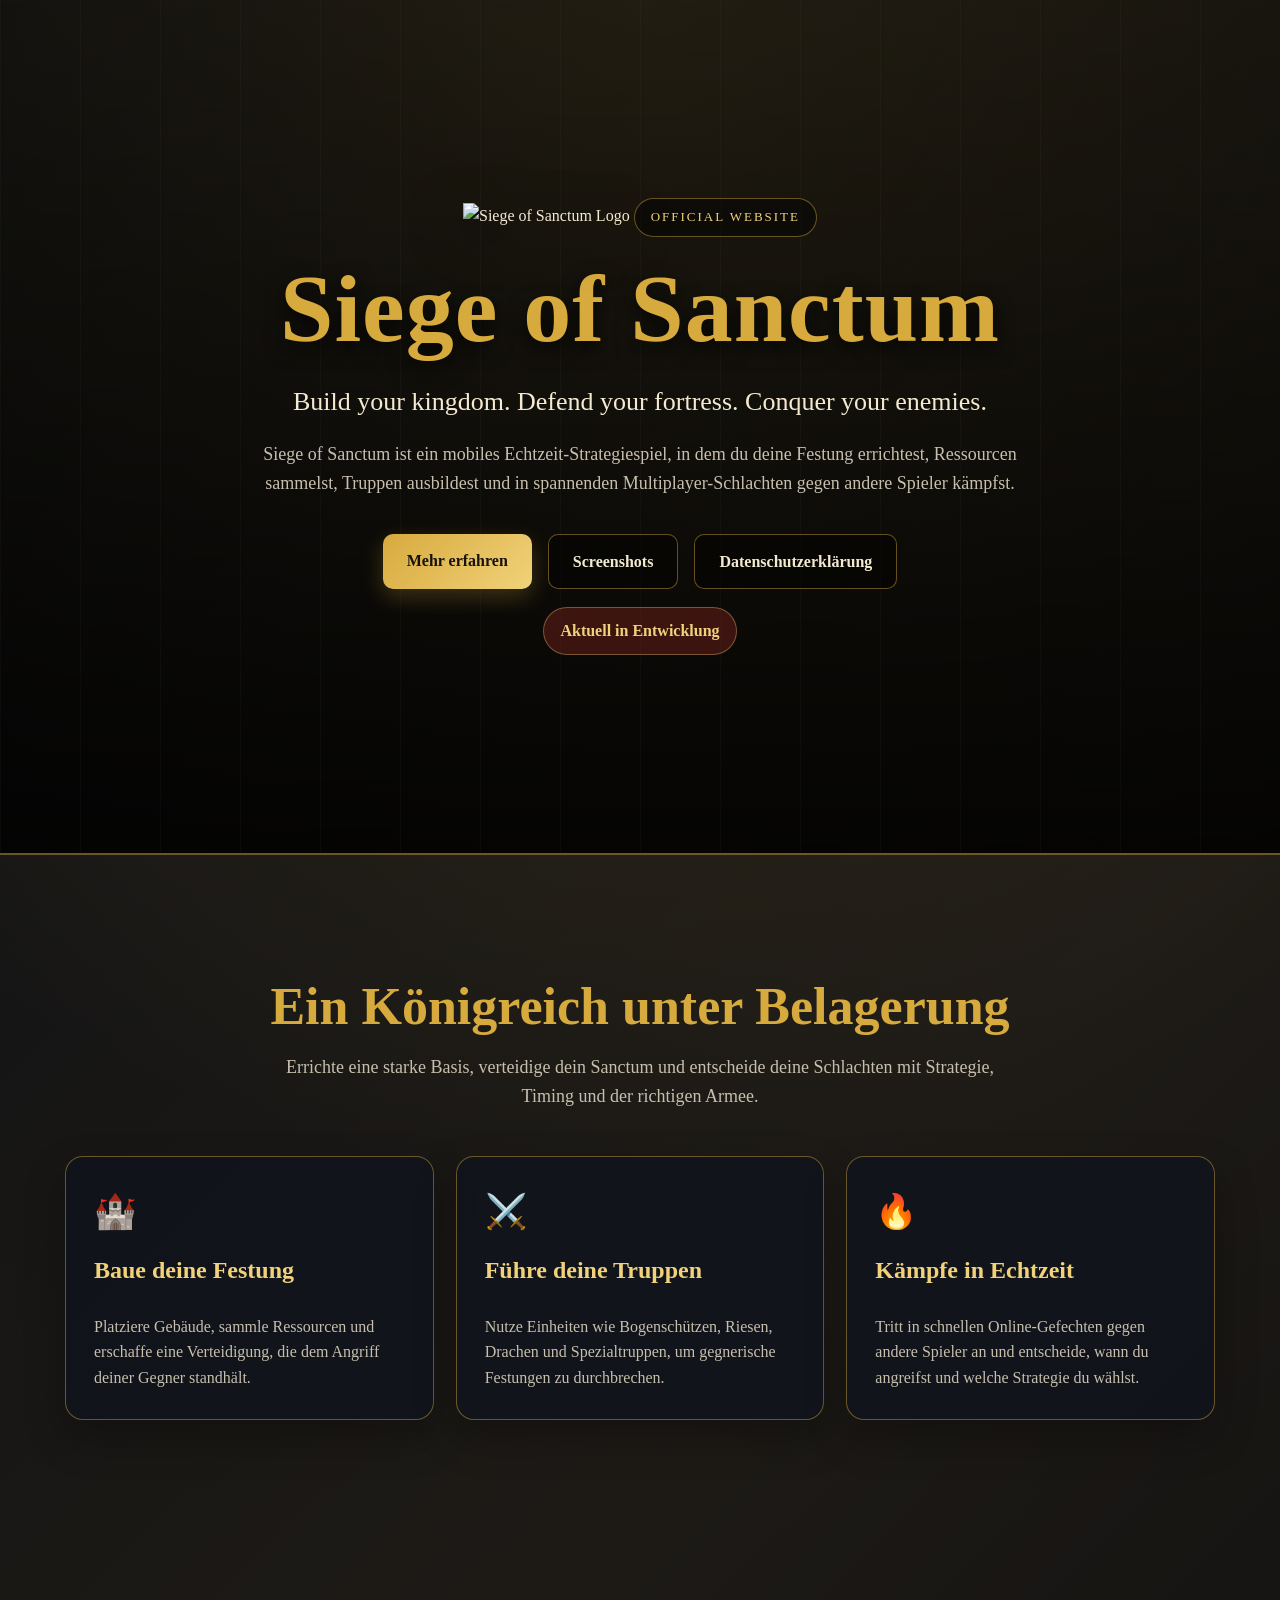
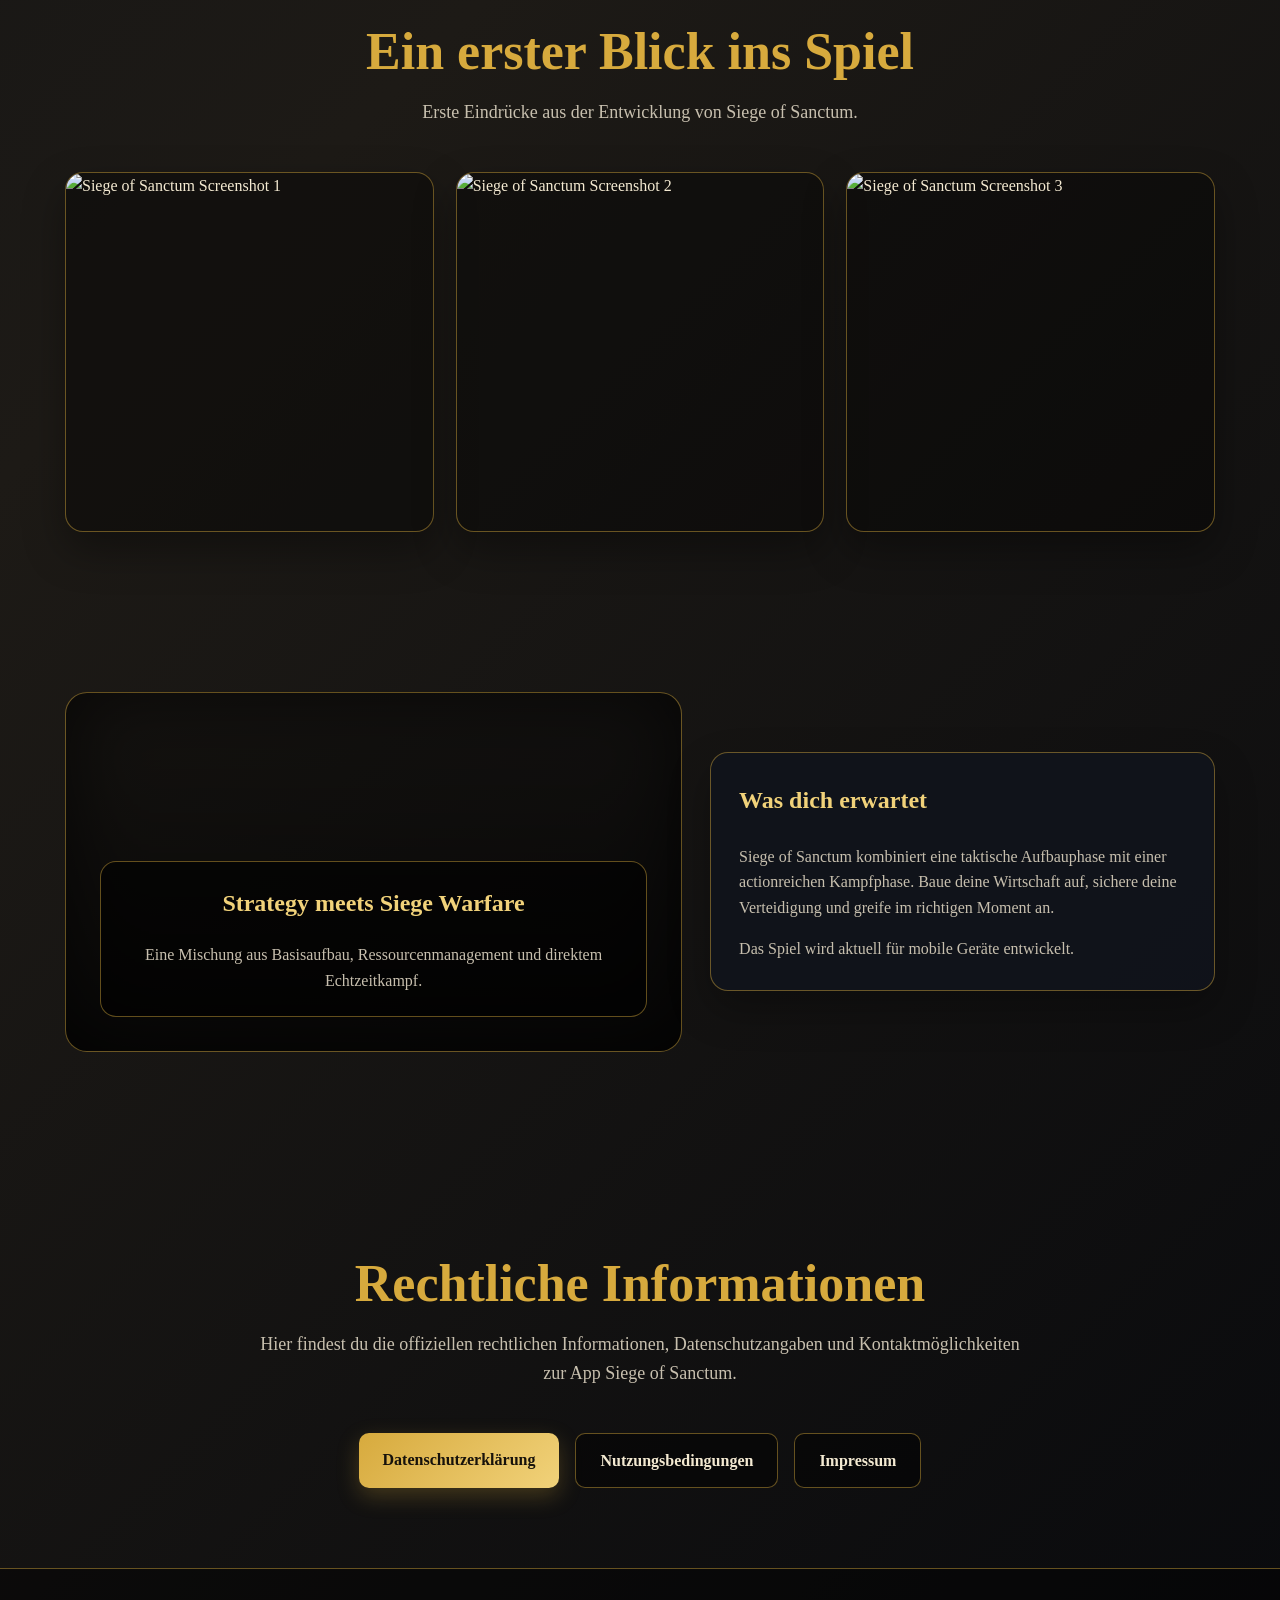
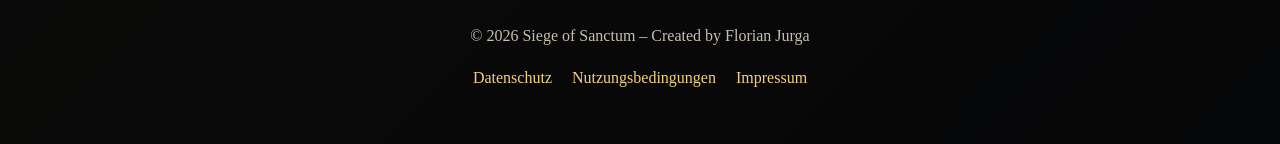
==== index.html @ 05386bdc "Update index.html" ====
<!DOCTYPE html>
<html lang="de">

<head>
    <meta charset="UTF-8">
    <meta name="viewport" content="width=device-width, initial-scale=1.0">
    <title>Siege of Sanctum – Official Website</title>

    <style>
        :root {
            --bg-dark: #0f1115;
            --bg-card: rgba(17, 20, 28, 0.88);
            --gold: #d7aa3d;
            --gold-light: #f1d27a;
            --text-main: #f4ead2;
            --text-muted: #c7bfae;
            --border: rgba(215, 170, 61, 0.45);
            --red: #7b241c;
        }

        * {
            box-sizing: border-box;
        }

        html {
            scroll-behavior: smooth;
        }

        body {
            margin: 0;
            font-family: Georgia, "Times New Roman", serif;
            background:
                radial-gradient(circle at top, rgba(215, 170, 61, 0.18), transparent 35%),
                linear-gradient(135deg, #0f1115 0%, #1d1a16 45%, #090a0d 100%);
            color: var(--text-main);
            line-height: 1.6;
        }

        a {
            color: inherit;
        }

        .hero {
            min-height: 95vh;
            display: flex;
            align-items: center;
            justify-content: center;
            text-align: center;
            padding: 40px 20px;
            position: relative;
            overflow: hidden;
            border-bottom: 2px solid var(--border);
            background-image:
                linear-gradient(rgba(0, 0, 0, 0.38), rgba(0, 0, 0, 0.86)),
                url("assets/hero.jpg");
            background-size: cover;
            background-position: center;
        }

        .hero::before {
            content: "";
            position: absolute;
            inset: 0;
            background:
                repeating-linear-gradient(
                    90deg,
                    rgba(255,255,255,0.025) 0px,
                    rgba(255,255,255,0.025) 1px,
                    transparent 1px,
                    transparent 80px
                );
            pointer-events: none;
        }

        .hero-content {
            position: relative;
            max-width: 1000px;
            z-index: 1;
        }

        .game-logo {
            width: min(240px, 62vw);
            height: auto;
            margin-bottom: 22px;
            filter: drop-shadow(0 14px 26px rgba(0,0,0,0.85));
        }

        .eyebrow {
            display: inline-block;
            color: var(--gold-light);
            border: 1px solid var(--border);
            padding: 8px 16px;
            border-radius: 999px;
            letter-spacing: 2px;
            text-transform: uppercase;
            font-size: 13px;
            margin-bottom: 24px;
            background: rgba(0, 0, 0, 0.45);
        }

        h1 {
            margin: 0;
            font-size: clamp(46px, 8vw, 96px);
            line-height: 1;
            color: var(--gold);
            text-shadow: 0 8px 20px rgba(0,0,0,0.8);
            letter-spacing: 1px;
        }

        .subtitle {
            margin: 24px auto 0;
            max-width: 760px;
            font-size: clamp(18px, 2.5vw, 26px);
            color: var(--text-main);
        }

        .hero-text {
            margin: 18px auto 0;
            max-width: 760px;
            color: var(--text-muted);
            font-size: 18px;
        }

        .hero-buttons {
            display: flex;
            flex-wrap: wrap;
            justify-content: center;
            gap: 16px;
            margin-top: 36px;
        }

        .btn {
            display: inline-block;
            text-decoration: none;
            padding: 14px 24px;
            border-radius: 10px;
            font-weight: bold;
            transition: 0.2s ease;
        }

        .btn-primary {
            background: linear-gradient(135deg, var(--gold), var(--gold-light));
            color: #17120b;
            box-shadow: 0 8px 22px rgba(215, 170, 61, 0.25);
        }

        .btn-primary:hover {
            transform: translateY(-2px);
            box-shadow: 0 12px 26px rgba(215, 170, 61, 0.38);
        }

        .btn-secondary {
            border: 1px solid var(--border);
            background: rgba(0,0,0,0.45);
            color: var(--text-main);
        }

        .btn-secondary:hover {
            background: rgba(215, 170, 61, 0.12);
        }

        .status {
            display: inline-block;
            margin-top: 18px;
            padding: 10px 16px;
            border-radius: 999px;
            background: rgba(123, 36, 28, 0.45);
            border: 1px solid rgba(241, 210, 122, 0.35);
            color: var(--gold-light);
            font-weight: bold;
        }

        .section {
            padding: 80px 20px;
        }

        .container {
            max-width: 1150px;
            margin: 0 auto;
        }

        .section-title {
            text-align: center;
            margin-bottom: 18px;
            color: var(--gold);
            font-size: clamp(32px, 5vw, 52px);
            line-height: 1.1;
        }

        .section-intro {
            text-align: center;
            max-width: 760px;
            margin: 0 auto 45px;
            color: var(--text-muted);
            font-size: 18px;
        }

        .grid {
            display: grid;
            grid-template-columns: repeat(3, 1fr);
            gap: 22px;
        }

        .card {
            background: var(--bg-card);
            border: 1px solid var(--border);
            border-radius: 18px;
            padding: 28px;
            box-shadow: 0 18px 40px rgba(0,0,0,0.28);
        }

        .card h3 {
            color: var(--gold-light);
            margin-top: 0;
            font-size: 24px;
        }

        .card p {
            color: var(--text-muted);
            margin-bottom: 0;
        }

        .feature-icon {
            font-size: 34px;
            margin-bottom: 12px;
        }

        .screenshots {
            display: grid;
            grid-template-columns: repeat(3, 1fr);
            gap: 22px;
        }

        .screenshots img {
            width: 100%;
            height: 360px;
            object-fit: cover;
            border-radius: 18px;
            border: 1px solid var(--border);
            box-shadow: 0 18px 40px rgba(0,0,0,0.35);
            background: rgba(0,0,0,0.35);
        }

        .showcase {
            display: grid;
            grid-template-columns: 1.1fr 0.9fr;
            gap: 28px;
            align-items: center;
        }

        .showcase-box {
            min-height: 360px;
            border-radius: 22px;
            border: 1px solid var(--border);
            background:
                linear-gradient(rgba(0,0,0,0.20), rgba(0,0,0,0.65)),
                url("assets/screenshot-1.jpg");
            background-size: cover;
            background-position: center;
            display: flex;
            align-items: end;
            justify-content: center;
            text-align: center;
            padding: 34px;
            box-shadow: inset 0 0 80px rgba(0,0,0,0.65);
        }

        .showcase-box-content {
            background: rgba(0,0,0,0.58);
            border: 1px solid var(--border);
            border-radius: 16px;
            padding: 22px;
            width: 100%;
        }

        .showcase-box h2 {
            margin-top: 0;
            color: var(--gold-light);
        }

        .showcase-box p {
            color: var(--text-muted);
            margin-bottom: 0;
        }

        .legal-links {
            display: flex;
            flex-wrap: wrap;
            justify-content: center;
            gap: 16px;
            margin-top: 30px;
        }

        footer {
            padding: 38px 20px;
            border-top: 1px solid var(--border);
            text-align: center;
            color: var(--text-muted);
            background: rgba(0,0,0,0.45);
        }

        footer a {
            color: var(--gold-light);
            text-decoration: none;
            margin: 0 8px;
        }

        footer a:hover {
            text-decoration: underline;
        }

        @media (max-width: 850px) {
            .grid,
            .showcase,
            .screenshots {
                grid-template-columns: 1fr;
            }

            .hero {
                min-height: auto;
                padding: 90px 20px;
            }

            .screenshots img {
                height: auto;
            }
        }
    </style>
</head>

<body>

    <header class="hero">
        <div class="hero-content">

            <img class="game-logo" src="assets/logo.png" alt="Siege of Sanctum Logo">

            <div class="eyebrow">Official Website</div>

            <h1>Siege of Sanctum</h1>

            <p class="subtitle">
                Build your kingdom. Defend your fortress. Conquer your enemies.
            </p>

            <p class="hero-text">
                Siege of Sanctum ist ein mobiles Echtzeit-Strategiespiel, in dem du deine Festung errichtest,
                Ressourcen sammelst, Truppen ausbildest und in spannenden Multiplayer-Schlachten gegen andere Spieler kämpfst.
            </p>

            <div class="hero-buttons">
                <a class="btn btn-primary" href="#game">Mehr erfahren</a>
                <a class="btn btn-secondary" href="#screenshots">Screenshots</a>
                <a class="btn btn-secondary" href="privacy-policy.html">Datenschutzerklärung</a>
            </div>

            <div class="status">
                Aktuell in Entwicklung
            </div>
        </div>
    </header>

    <main>

        <section class="section" id="game">
            <div class="container">
                <h2 class="section-title">Ein Königreich unter Belagerung</h2>

                <p class="section-intro">
                    Errichte eine starke Basis, verteidige dein Sanctum und entscheide deine Schlachten mit Strategie,
                    Timing und der richtigen Armee.
                </p>

                <div class="grid">
                    <div class="card">
                        <div class="feature-icon">🏰</div>
                        <h3>Baue deine Festung</h3>
                        <p>
                            Platziere Gebäude, sammle Ressourcen und erschaffe eine Verteidigung,
                            die dem Angriff deiner Gegner standhält.
                        </p>
                    </div>

                    <div class="card">
                        <div class="feature-icon">⚔️</div>
                        <h3>Führe deine Truppen</h3>
                        <p>
                            Nutze Einheiten wie Bogenschützen, Riesen, Drachen und Spezialtruppen,
                            um gegnerische Festungen zu durchbrechen.
                        </p>
                    </div>

                    <div class="card">
                        <div class="feature-icon">🔥</div>
                        <h3>Kämpfe in Echtzeit</h3>
                        <p>
                            Tritt in schnellen Online-Gefechten gegen andere Spieler an und entscheide,
                            wann du angreifst und welche Strategie du wählst.
                        </p>
                    </div>
                </div>
            </div>
        </section>

        <section class="section" id="screenshots">
            <div class="container">
                <h2 class="section-title">Ein erster Blick ins Spiel</h2>

                <p class="section-intro">
                    Erste Eindrücke aus der Entwicklung von Siege of Sanctum.
                </p>

                <div class="screenshots">
                    <img src="assets/screenshot-1.jpg" alt="Siege of Sanctum Screenshot 1">
                    <img src="assets/screenshot-2.jpg" alt="Siege of Sanctum Screenshot 2">
                    <img src="assets/screenshot-3.jpg" alt="Siege of Sanctum Screenshot 3">
                </div>
            </div>
        </section>

        <section class="section">
            <div class="container showcase">
                <div class="showcase-box">
                    <div class="showcase-box-content">
                        <h2>Strategy meets Siege Warfare</h2>
                        <p>
                            Eine Mischung aus Basisaufbau, Ressourcenmanagement und direktem Echtzeitkampf.
                        </p>
                    </div>
                </div>

                <div class="card">
                    <h3>Was dich erwartet</h3>
                    <p>
                        Siege of Sanctum kombiniert eine taktische Aufbauphase mit einer actionreichen Kampfphase.
                        Baue deine Wirtschaft auf, sichere deine Verteidigung und greife im richtigen Moment an.
                    </p>
                    <p>
                        Das Spiel wird aktuell für mobile Geräte entwickelt.
                    </p>
                </div>
            </div>
        </section>

        <section class="section">
            <div class="container">
                <h2 class="section-title">Rechtliche Informationen</h2>

                <p class="section-intro">
                    Hier findest du die offiziellen rechtlichen Informationen, Datenschutzangaben und Kontaktmöglichkeiten
                    zur App Siege of Sanctum.
                </p>

                <div class="legal-links">
                    <a class="btn btn-primary" href="privacy-policy.html">Datenschutzerklärung</a>
                    <a class="btn btn-secondary" href="terms-of-service.html">Nutzungsbedingungen</a>
                    <a class="btn btn-secondary" href="imprint.html">Impressum</a>
                </div>
            </div>
        </section>

    </main>

    <footer>
        <p>© 2026 Siege of Sanctum – Created by Florian Jurga</p>
        <p>
            <a href="privacy-policy.html">Datenschutz</a>
            <a href="terms-of-service.html">Nutzungsbedingungen</a>
            <a href="imprint.html">Impressum</a>
        </p>
    </footer>

</body>

</html>
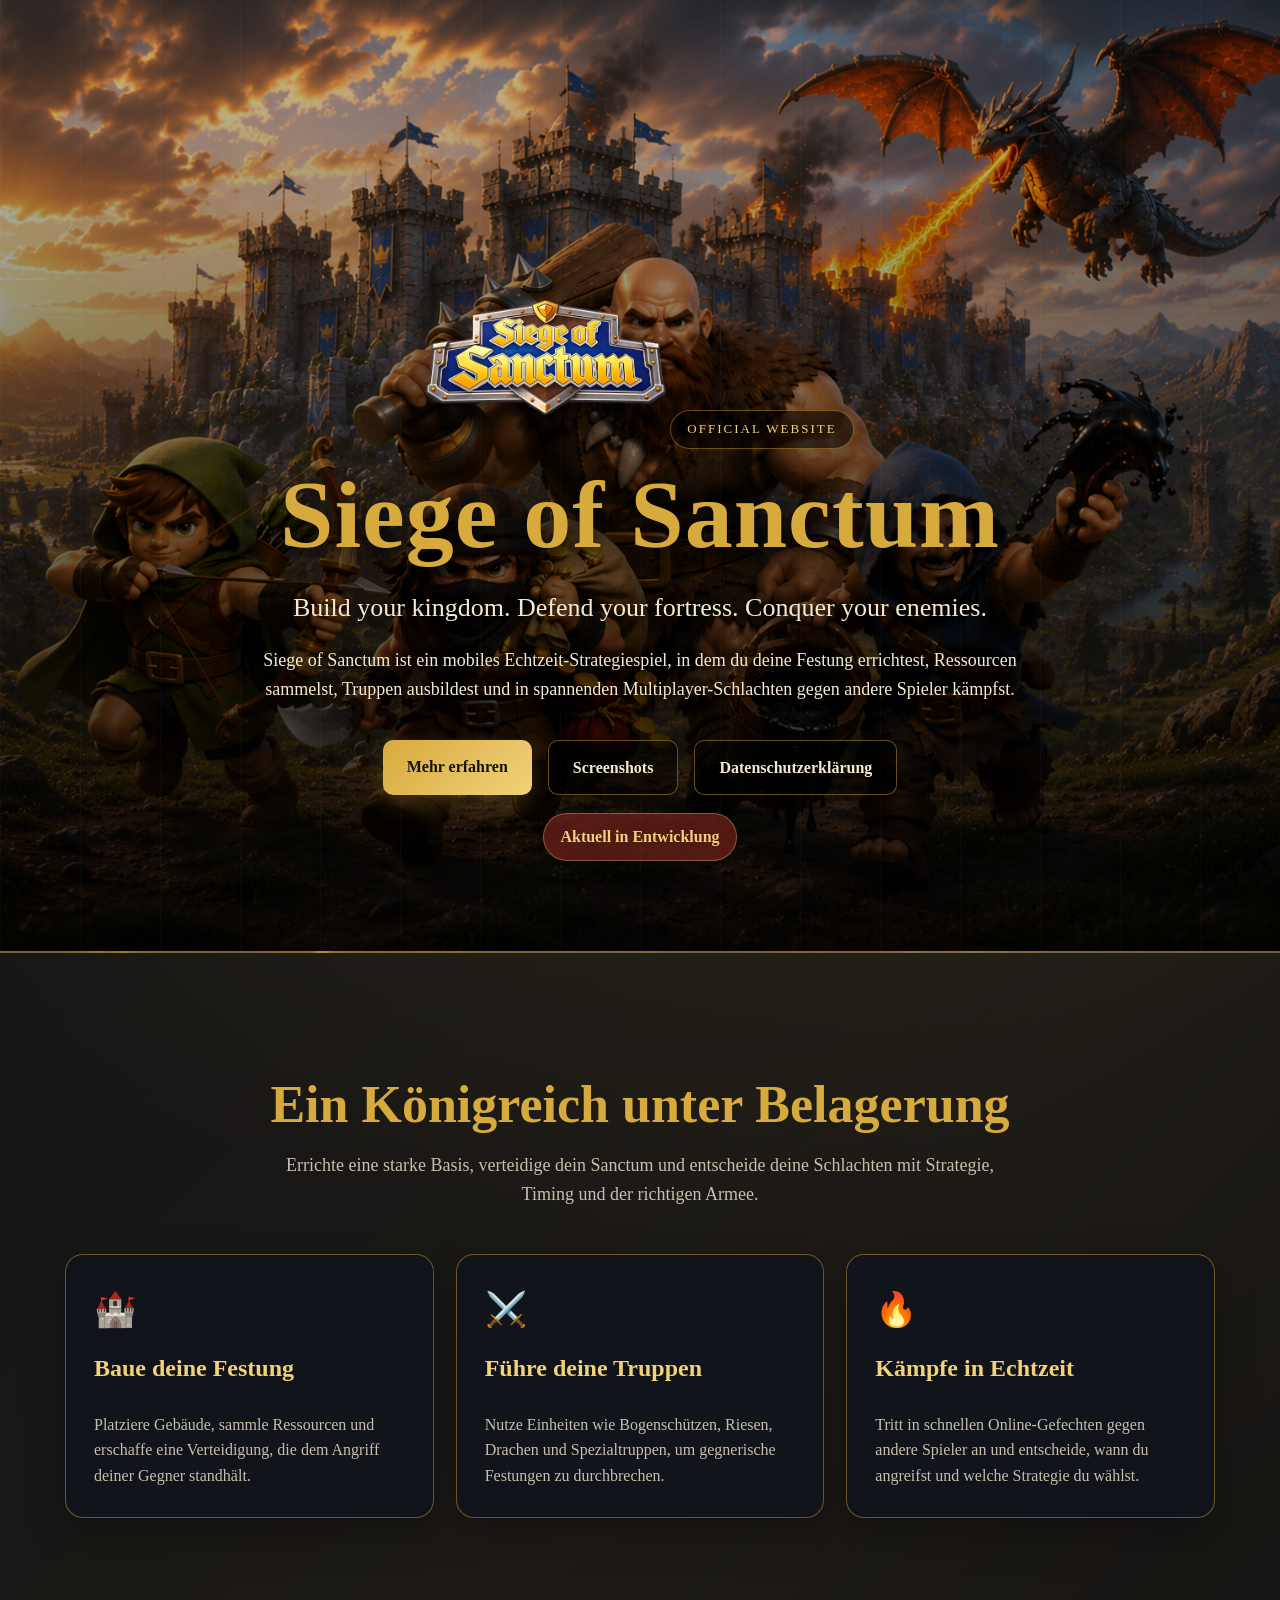
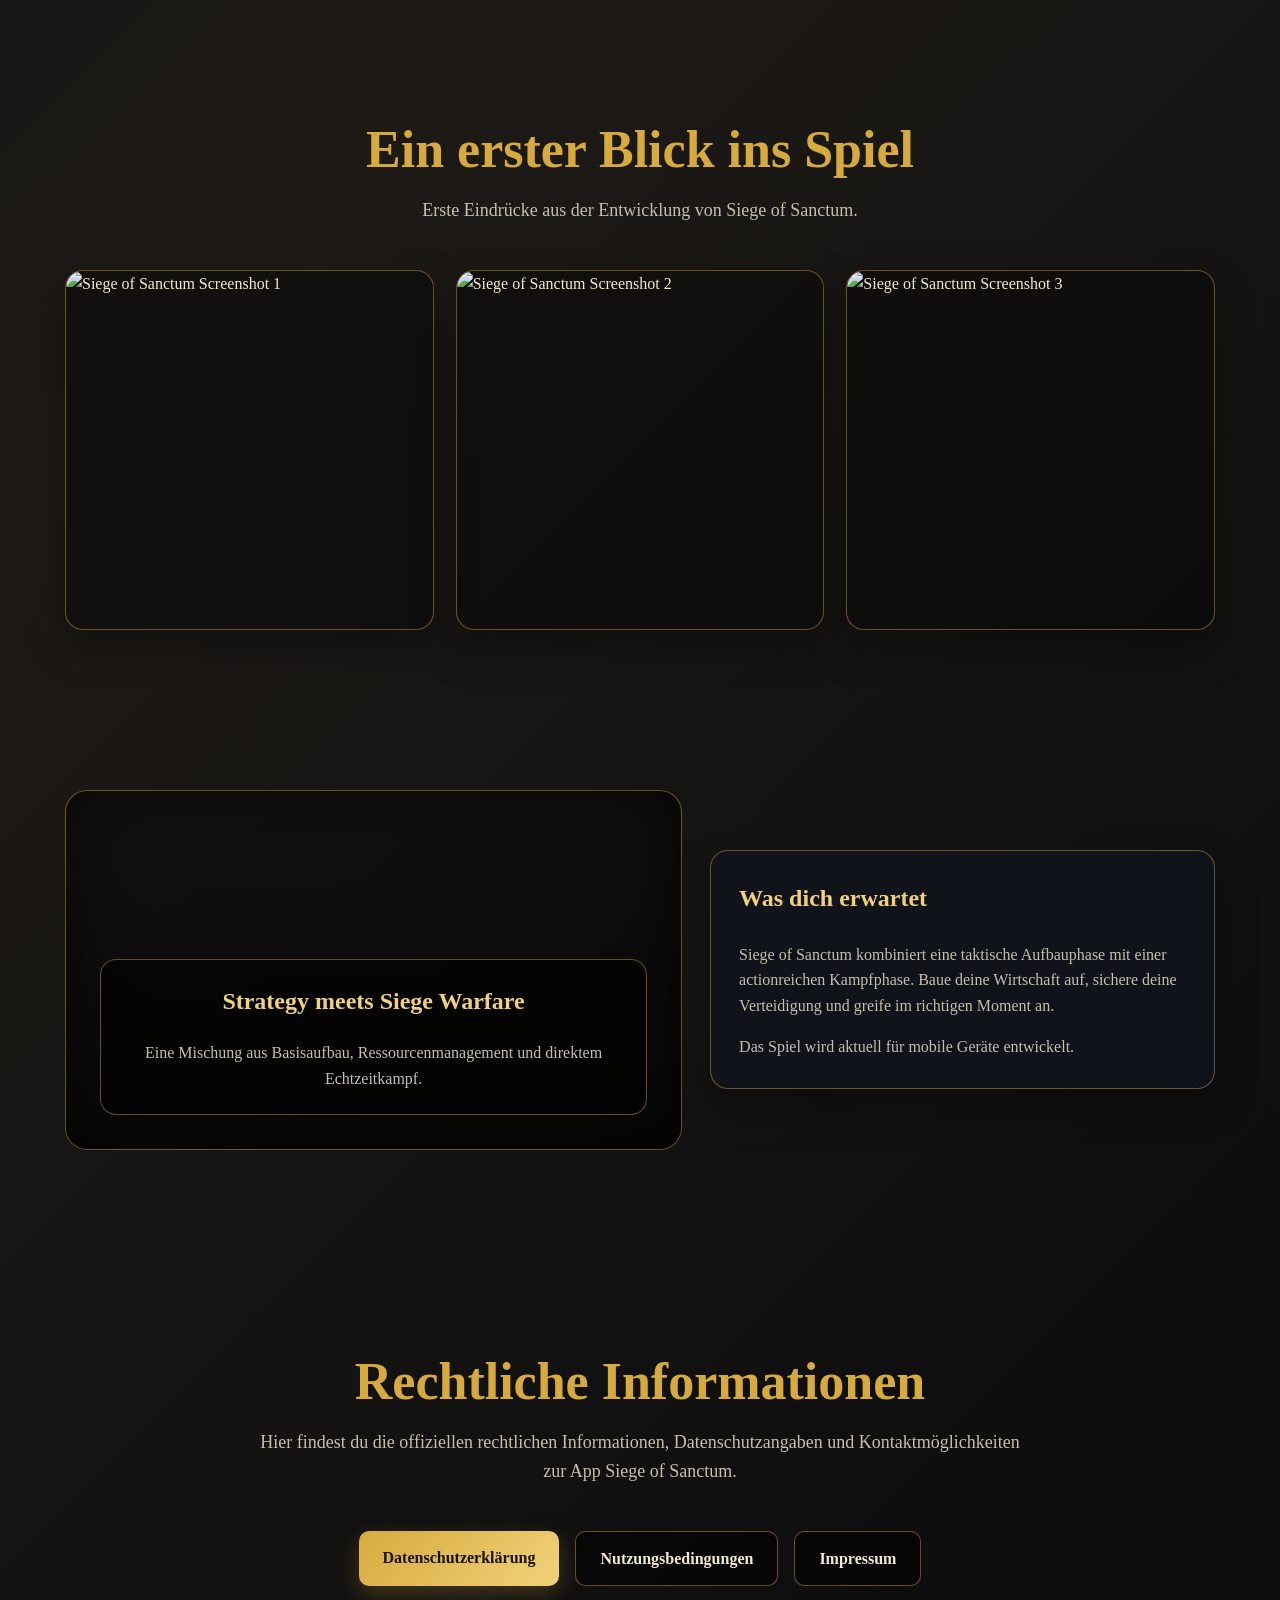
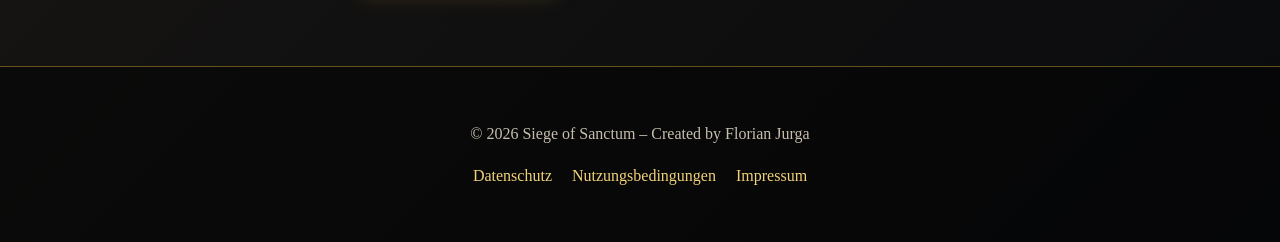
==== commit 0913c9d5: "Update index.html" ====
--- a/index.html
+++ b/index.html
@@ -43,18 +43,18 @@
         .hero {
             min-height: 95vh;
             display: flex;
-            align-items: center;
+            align-items: flex-end;
             justify-content: center;
             text-align: center;
-            padding: 40px 20px;
+            padding: 40px 20px 90px;
             position: relative;
             overflow: hidden;
             border-bottom: 2px solid var(--border);
             background-image:
-                linear-gradient(rgba(0, 0, 0, 0.38), rgba(0, 0, 0, 0.86)),
+                linear-gradient(rgba(0, 0, 0, 0.18), rgba(0, 0, 0, 0.88)),
                 url("assets/hero.jpg");
             background-size: cover;
-            background-position: center;
+            background-position: center top;
         }
 
         .hero::before {
@@ -76,12 +76,13 @@
             position: relative;
             max-width: 1000px;
             z-index: 1;
+            margin-top: 260px;
         }
 
         .game-logo {
             width: min(240px, 62vw);
             height: auto;
-            margin-bottom: 22px;
+            margin-bottom: 18px;
             filter: drop-shadow(0 14px 26px rgba(0,0,0,0.85));
         }
 
@@ -94,8 +95,8 @@
             letter-spacing: 2px;
             text-transform: uppercase;
             font-size: 13px;
-            margin-bottom: 24px;
-            background: rgba(0, 0, 0, 0.45);
+            margin-bottom: 18px;
+            background: rgba(0, 0, 0, 0.55);
         }
 
         h1 {
@@ -103,7 +104,7 @@
             font-size: clamp(46px, 8vw, 96px);
             line-height: 1;
             color: var(--gold);
-            text-shadow: 0 8px 20px rgba(0,0,0,0.8);
+            text-shadow: 0 8px 20px rgba(0,0,0,0.9);
             letter-spacing: 1px;
         }
 
@@ -112,13 +113,15 @@
             max-width: 760px;
             font-size: clamp(18px, 2.5vw, 26px);
             color: var(--text-main);
+            text-shadow: 0 4px 14px rgba(0,0,0,0.9);
         }
 
         .hero-text {
             margin: 18px auto 0;
             max-width: 760px;
-            color: var(--text-muted);
+            color: var(--text-main);
             font-size: 18px;
+            text-shadow: 0 4px 14px rgba(0,0,0,0.9);
         }
 
         .hero-buttons {
@@ -151,7 +154,7 @@
 
         .btn-secondary {
             border: 1px solid var(--border);
-            background: rgba(0,0,0,0.45);
+            background: rgba(0,0,0,0.55);
             color: var(--text-main);
         }
 
@@ -164,7 +167,7 @@
             margin-top: 18px;
             padding: 10px 16px;
             border-radius: 999px;
-            background: rgba(123, 36, 28, 0.45);
+            background: rgba(123, 36, 28, 0.65);
             border: 1px solid rgba(241, 210, 122, 0.35);
             color: var(--gold-light);
             font-weight: bold;
@@ -318,7 +321,12 @@
 
             .hero {
                 min-height: auto;
-                padding: 90px 20px;
+                padding: 90px 20px 70px;
+                background-position: center top;
+            }
+
+            .hero-content {
+                margin-top: 180px;
             }
 
             .screenshots img {
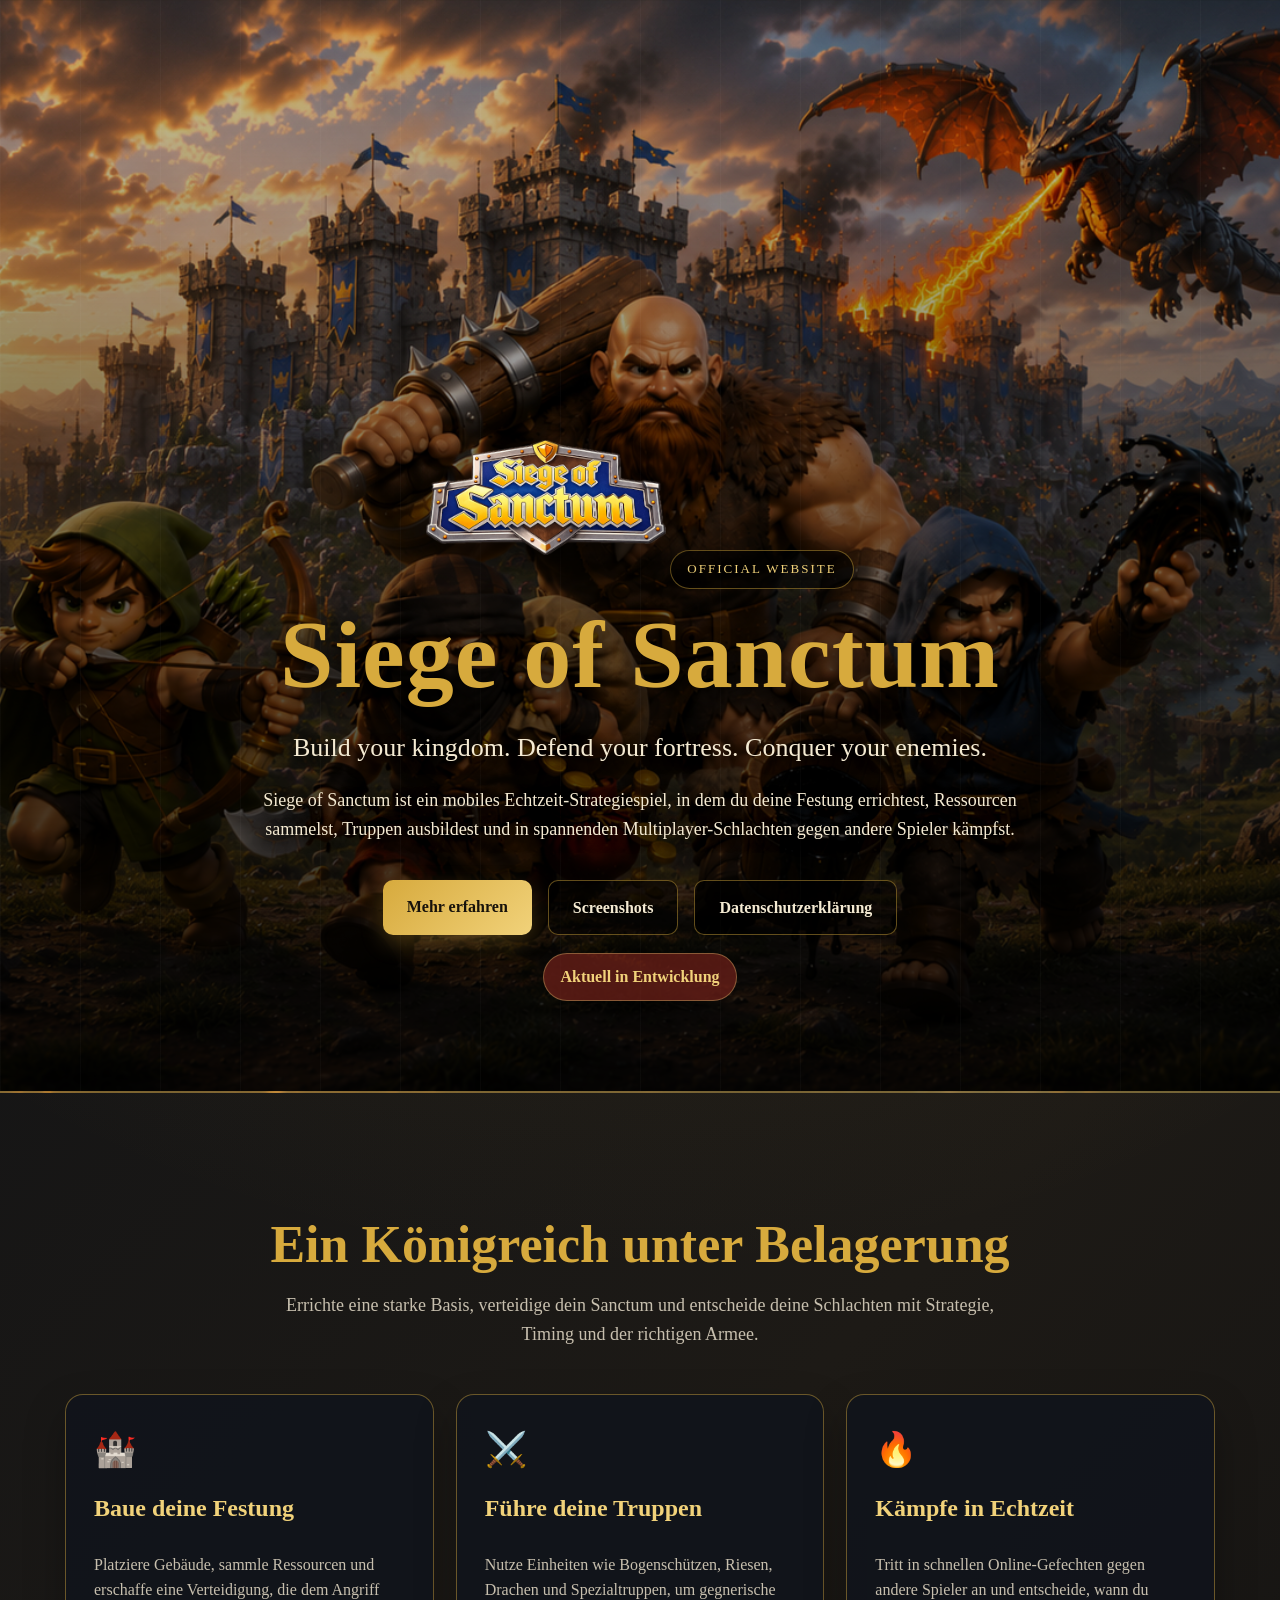
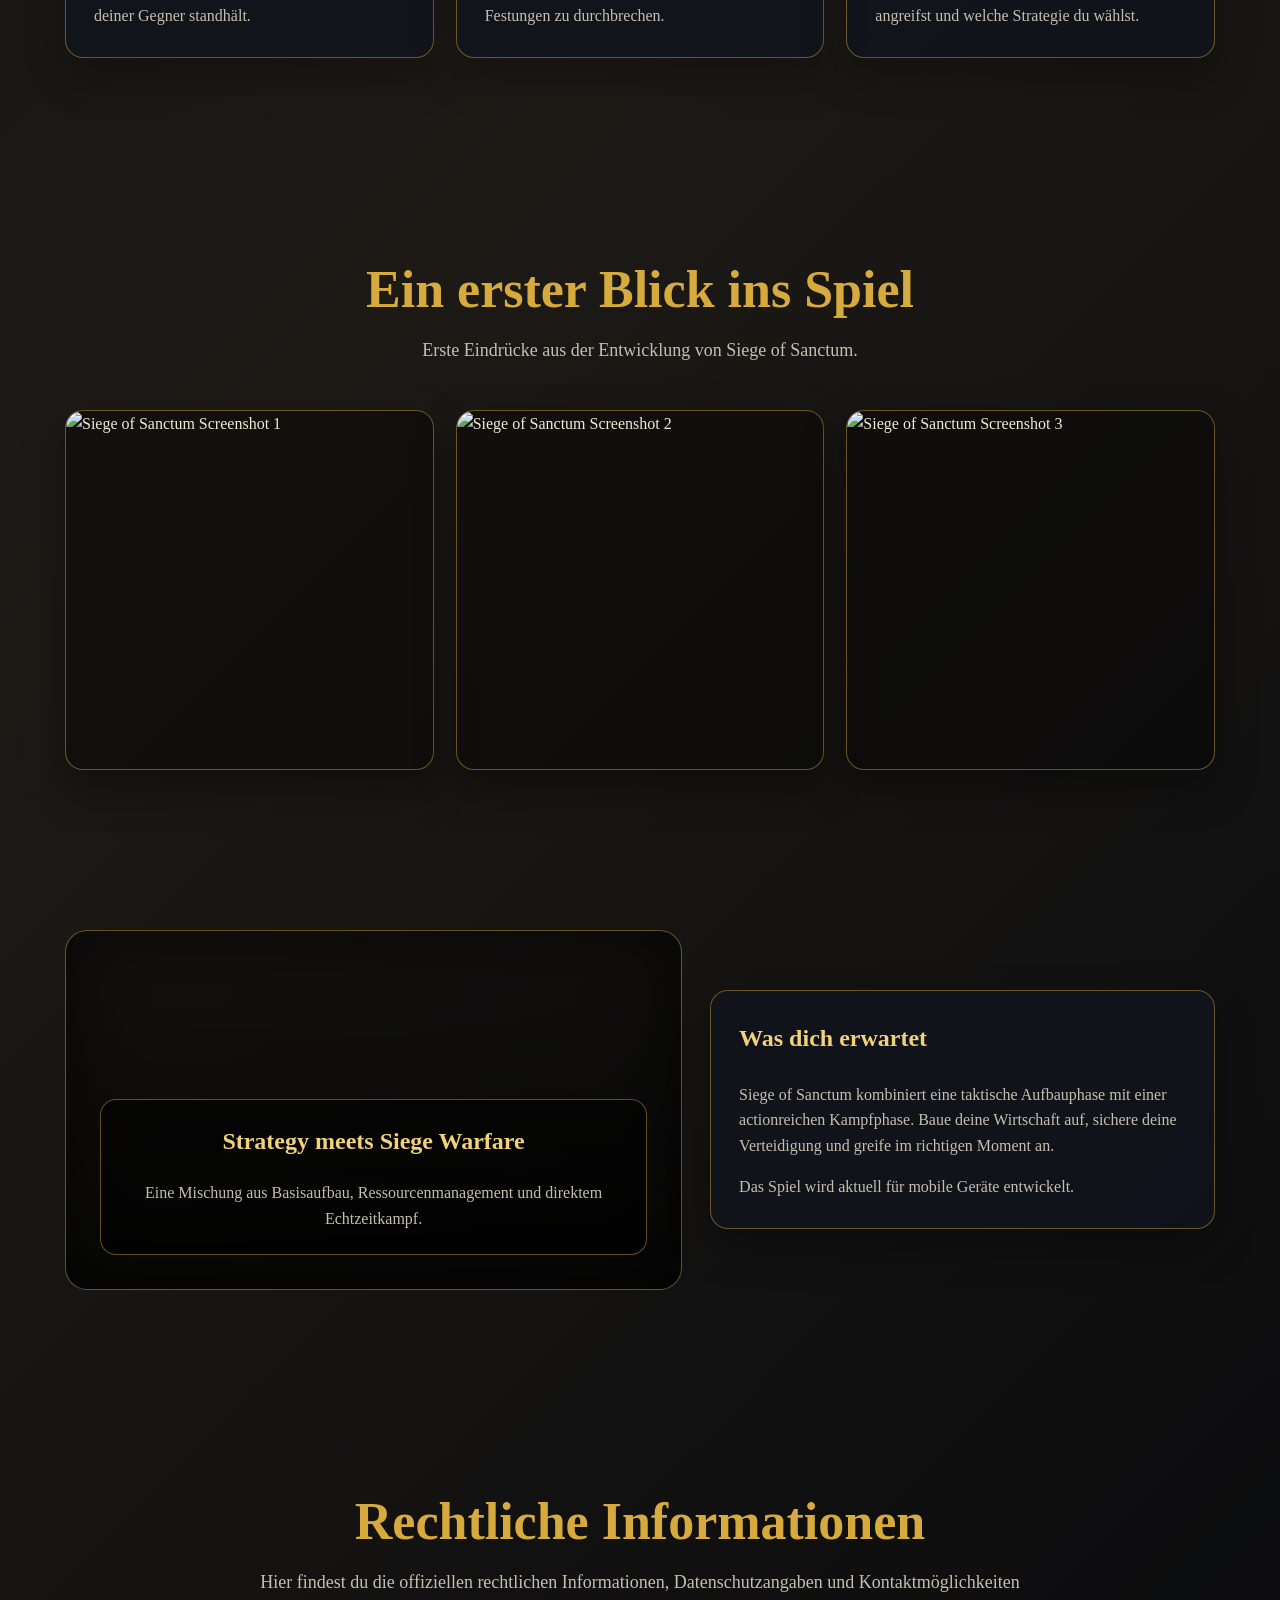
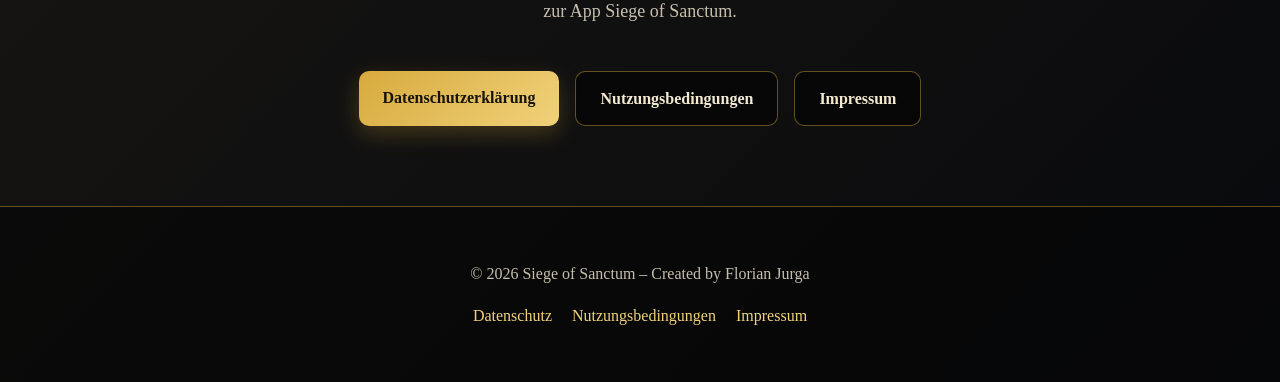
==== commit a59b2015: "Update index.html" ====
--- a/index.html
+++ b/index.html
@@ -76,7 +76,7 @@
             position: relative;
             max-width: 1000px;
             z-index: 1;
-            margin-top: 260px;
+            margin-top: 400px;
         }
 
         .game-logo {
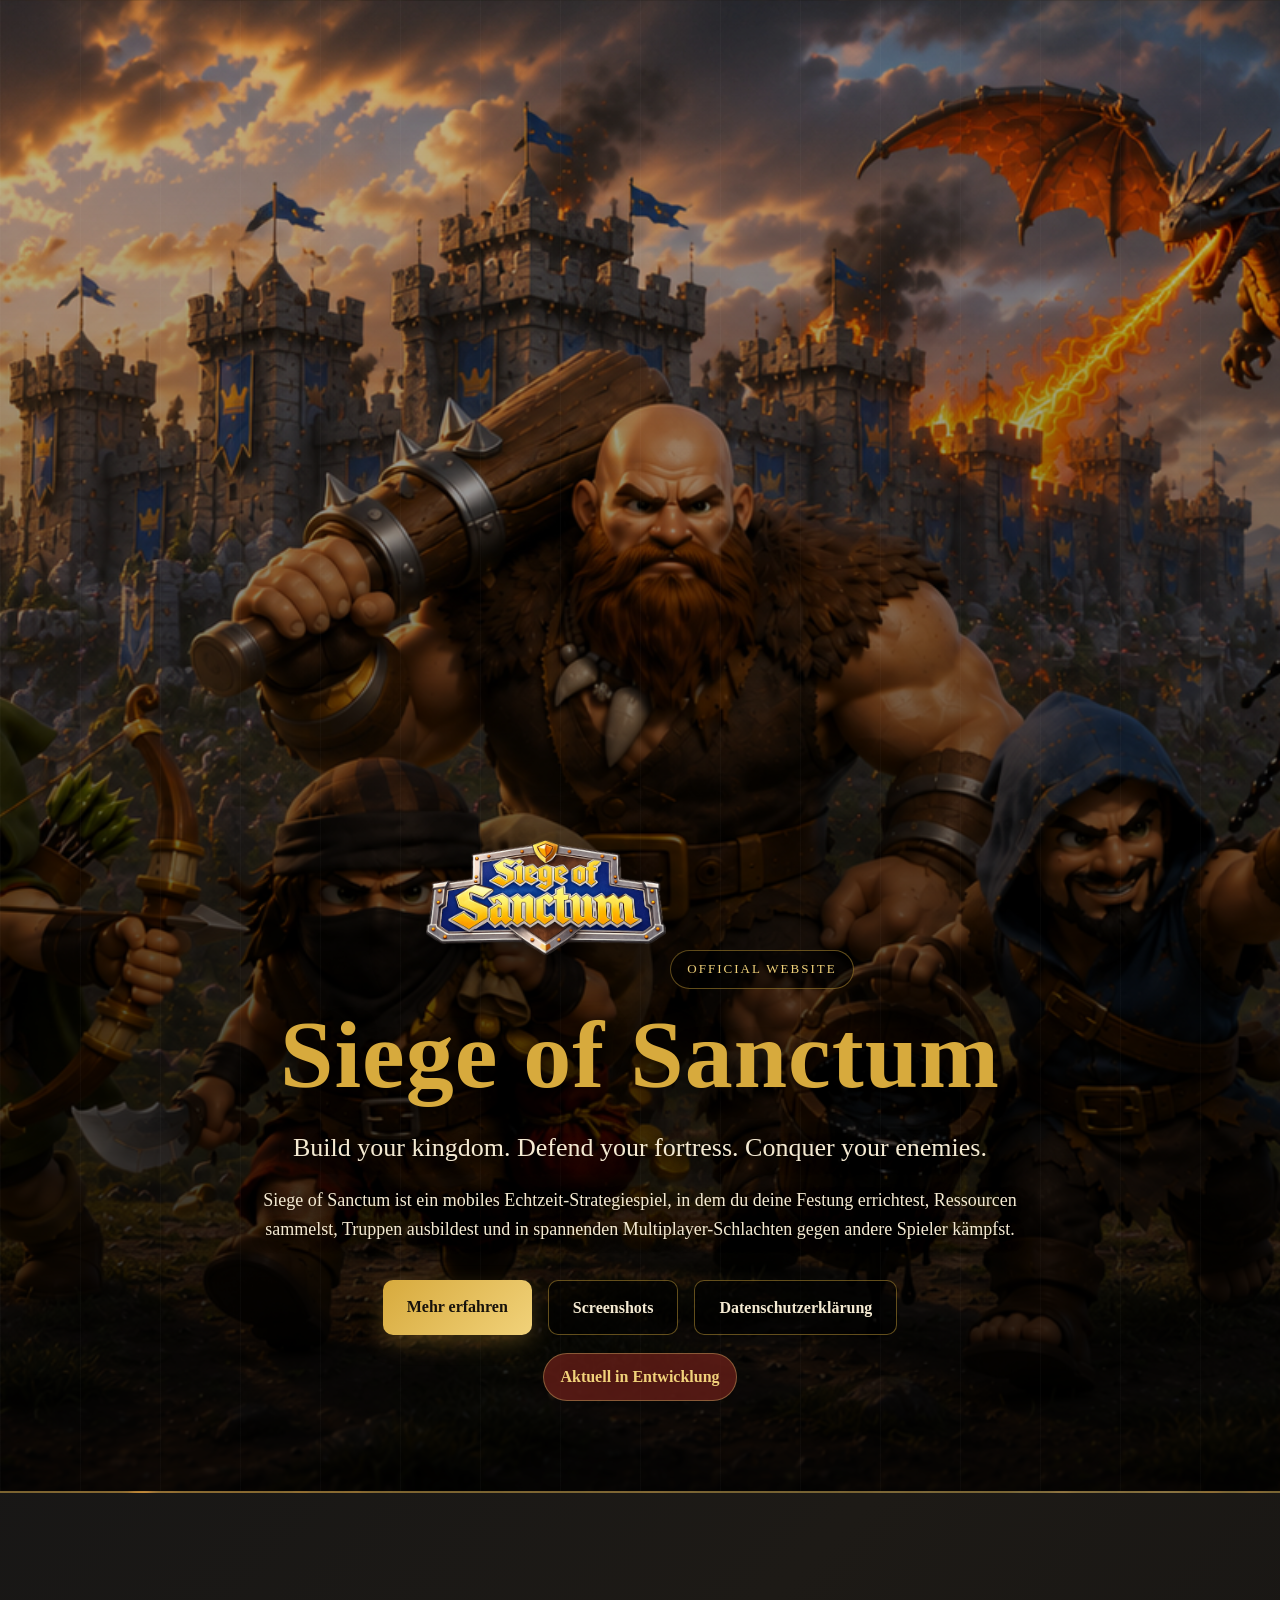
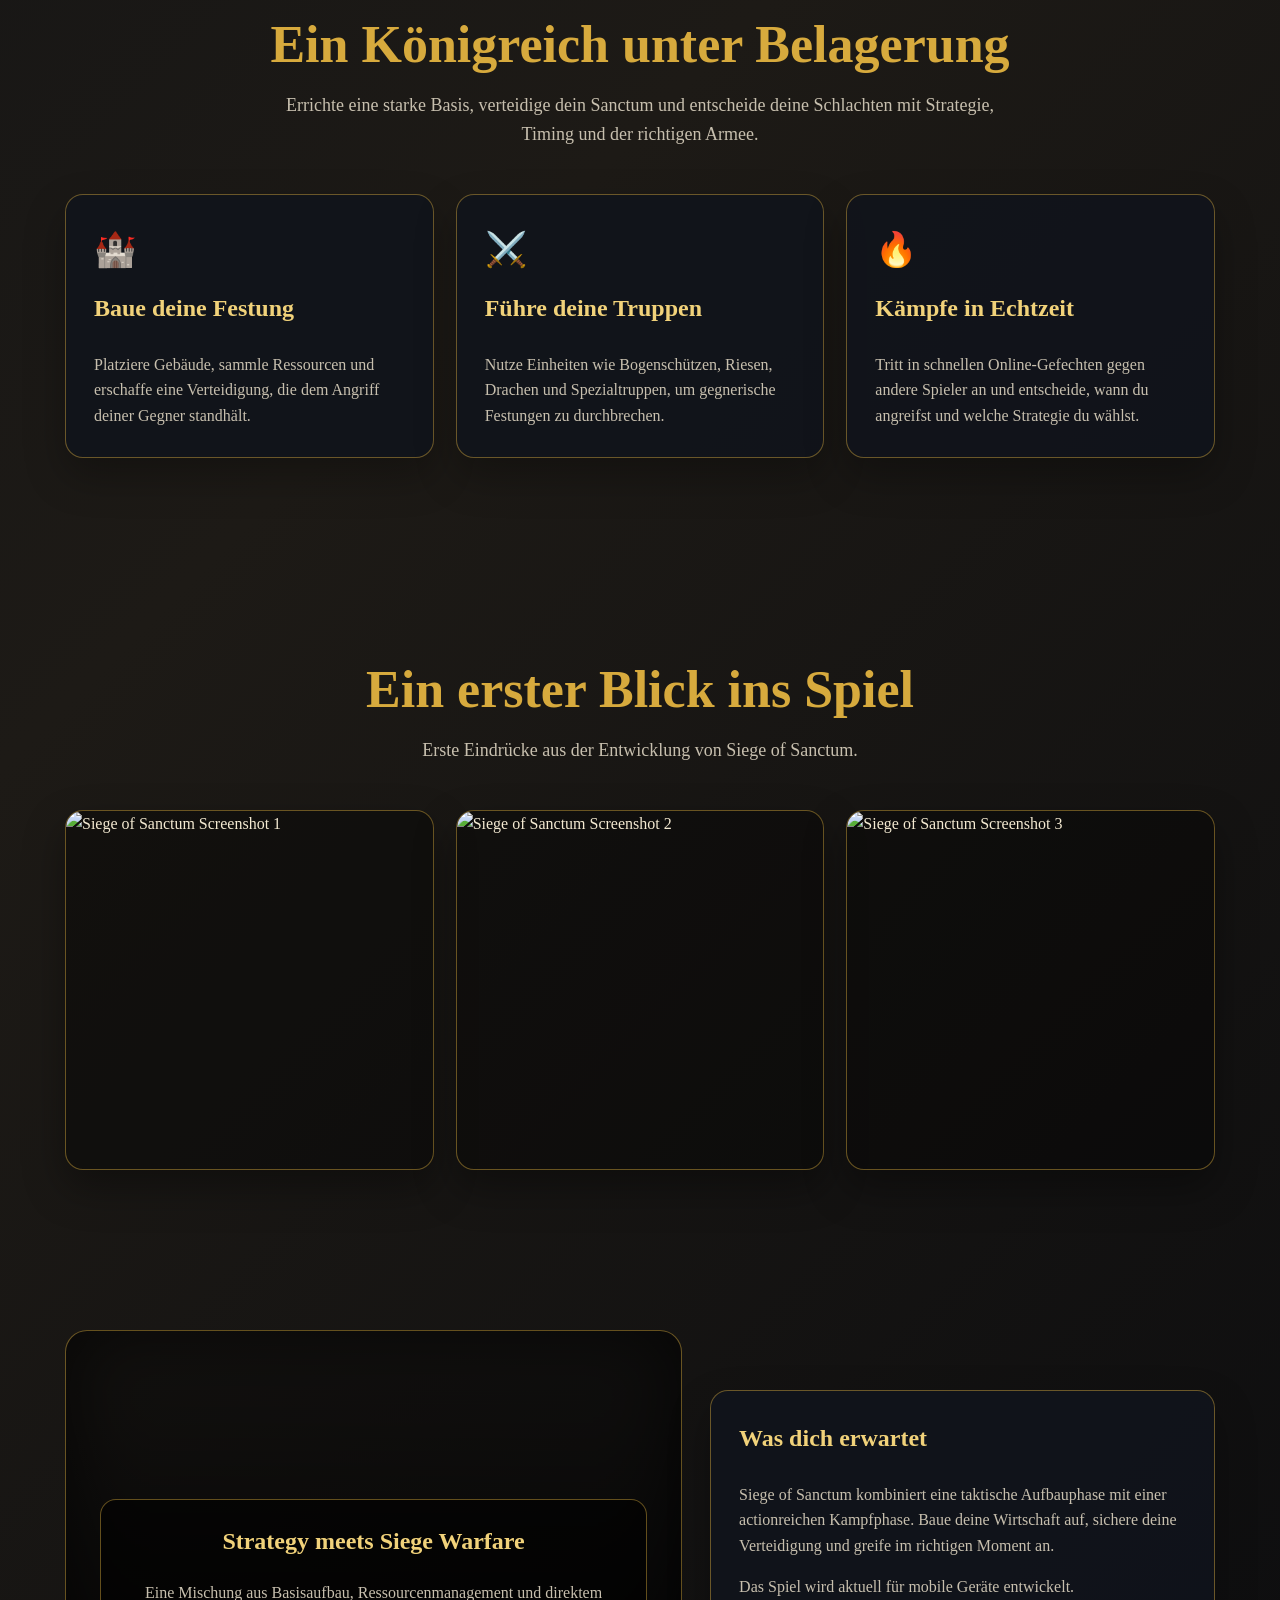
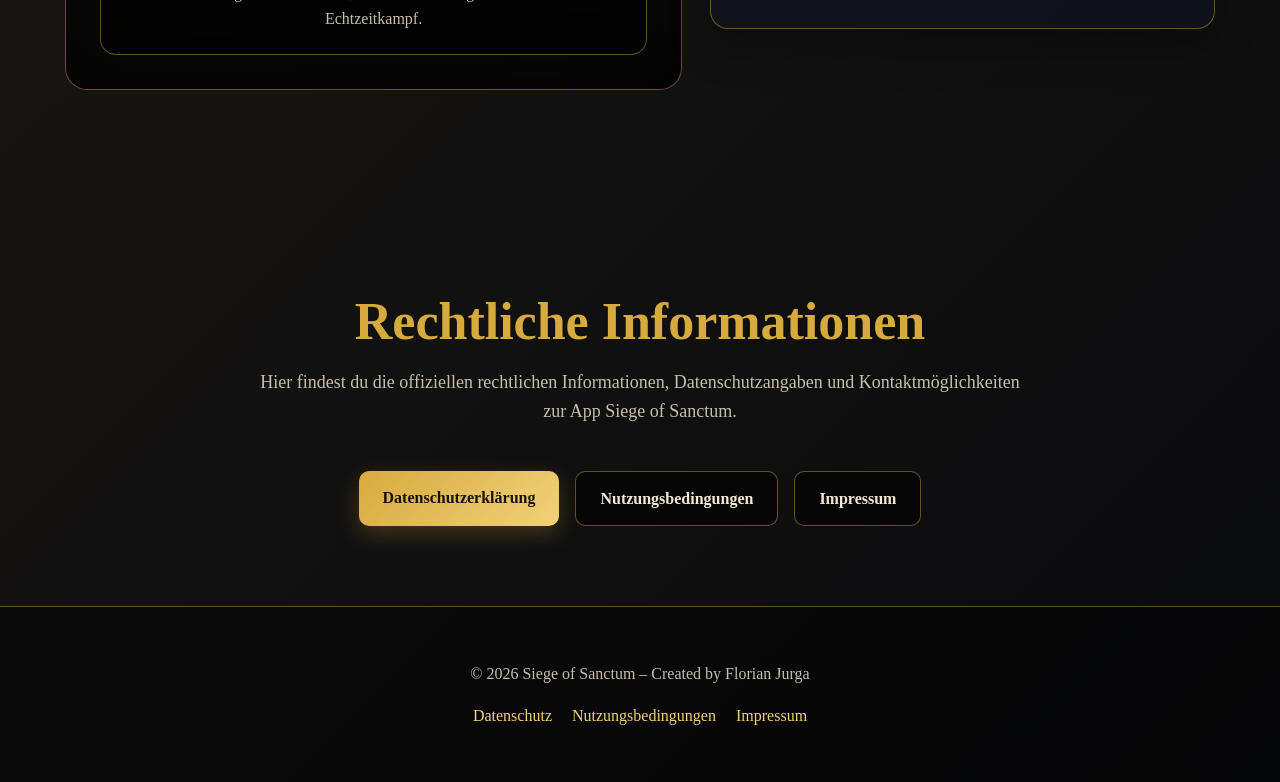
==== commit ed0a827c: "Update index.html" ====
--- a/index.html
+++ b/index.html
@@ -76,7 +76,7 @@
             position: relative;
             max-width: 1000px;
             z-index: 1;
-            margin-top: 400px;
+            margin-top: 800px;
         }
 
         .game-logo {
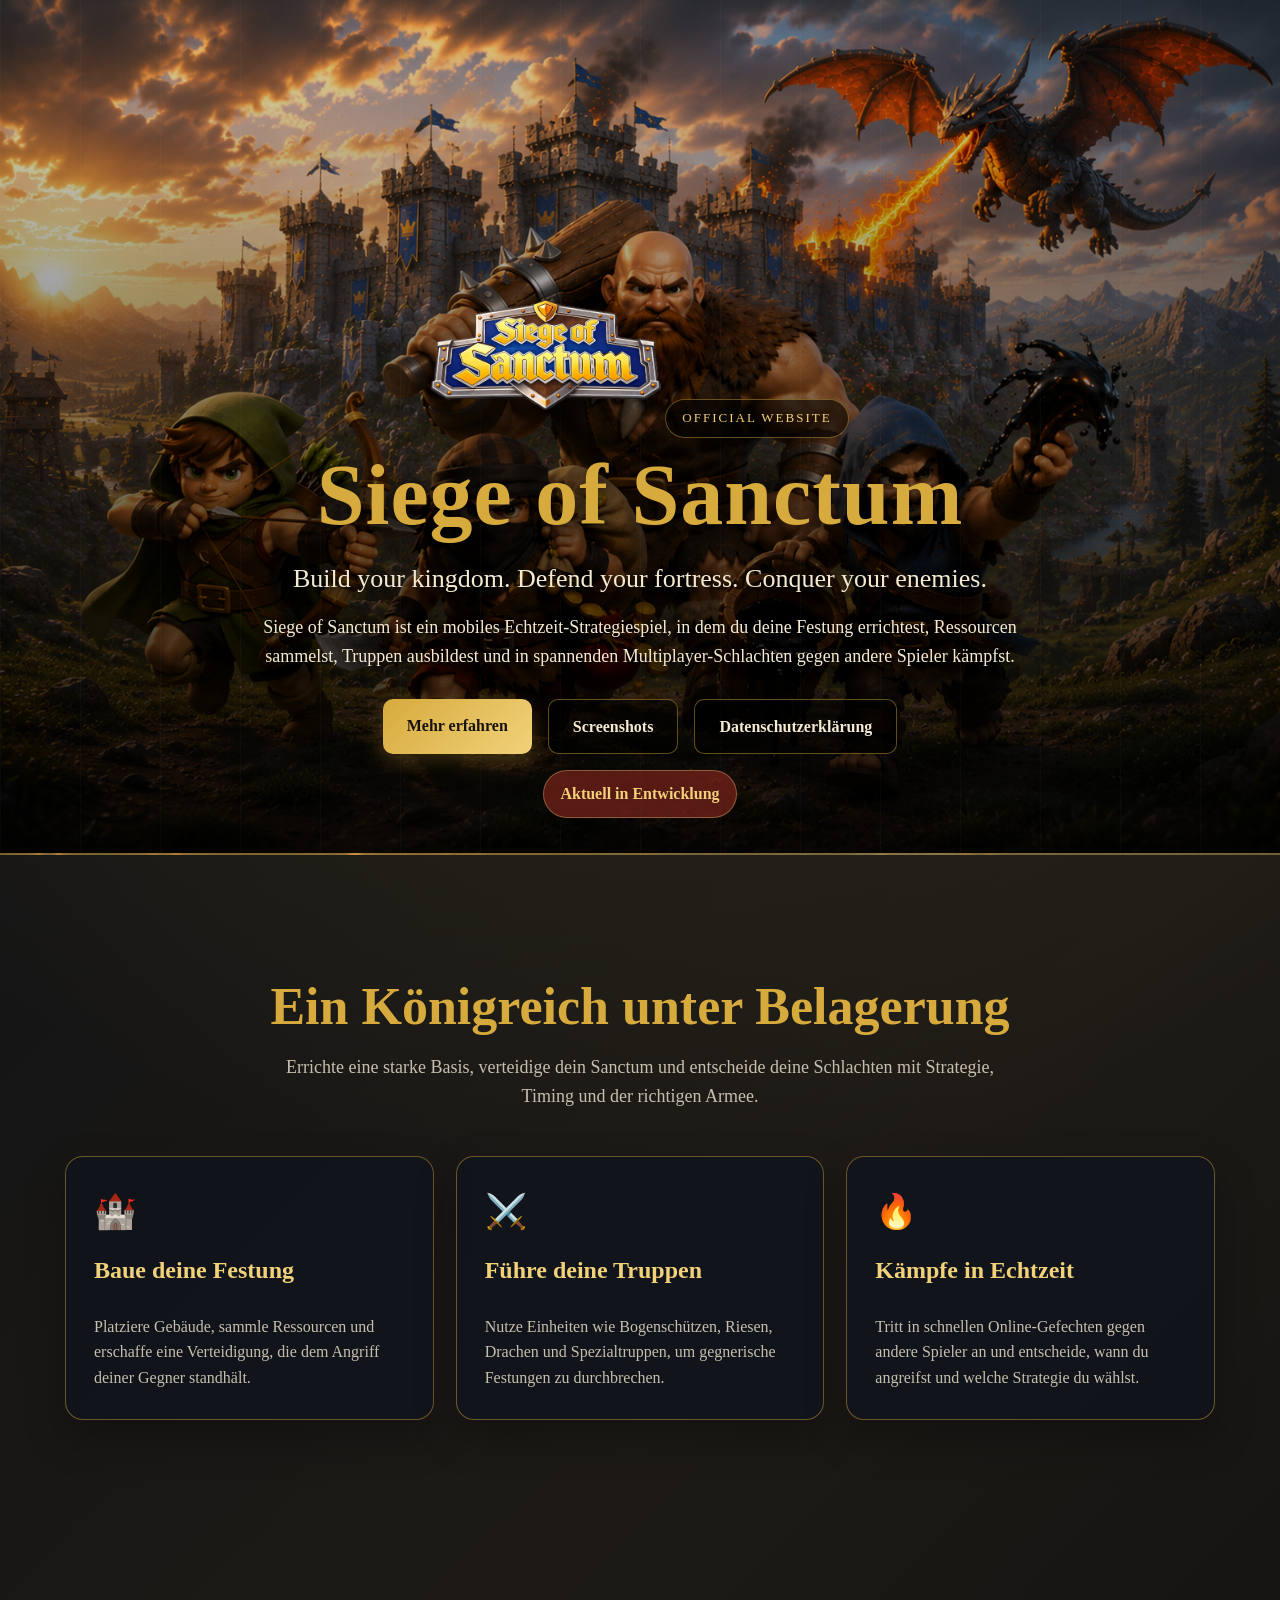
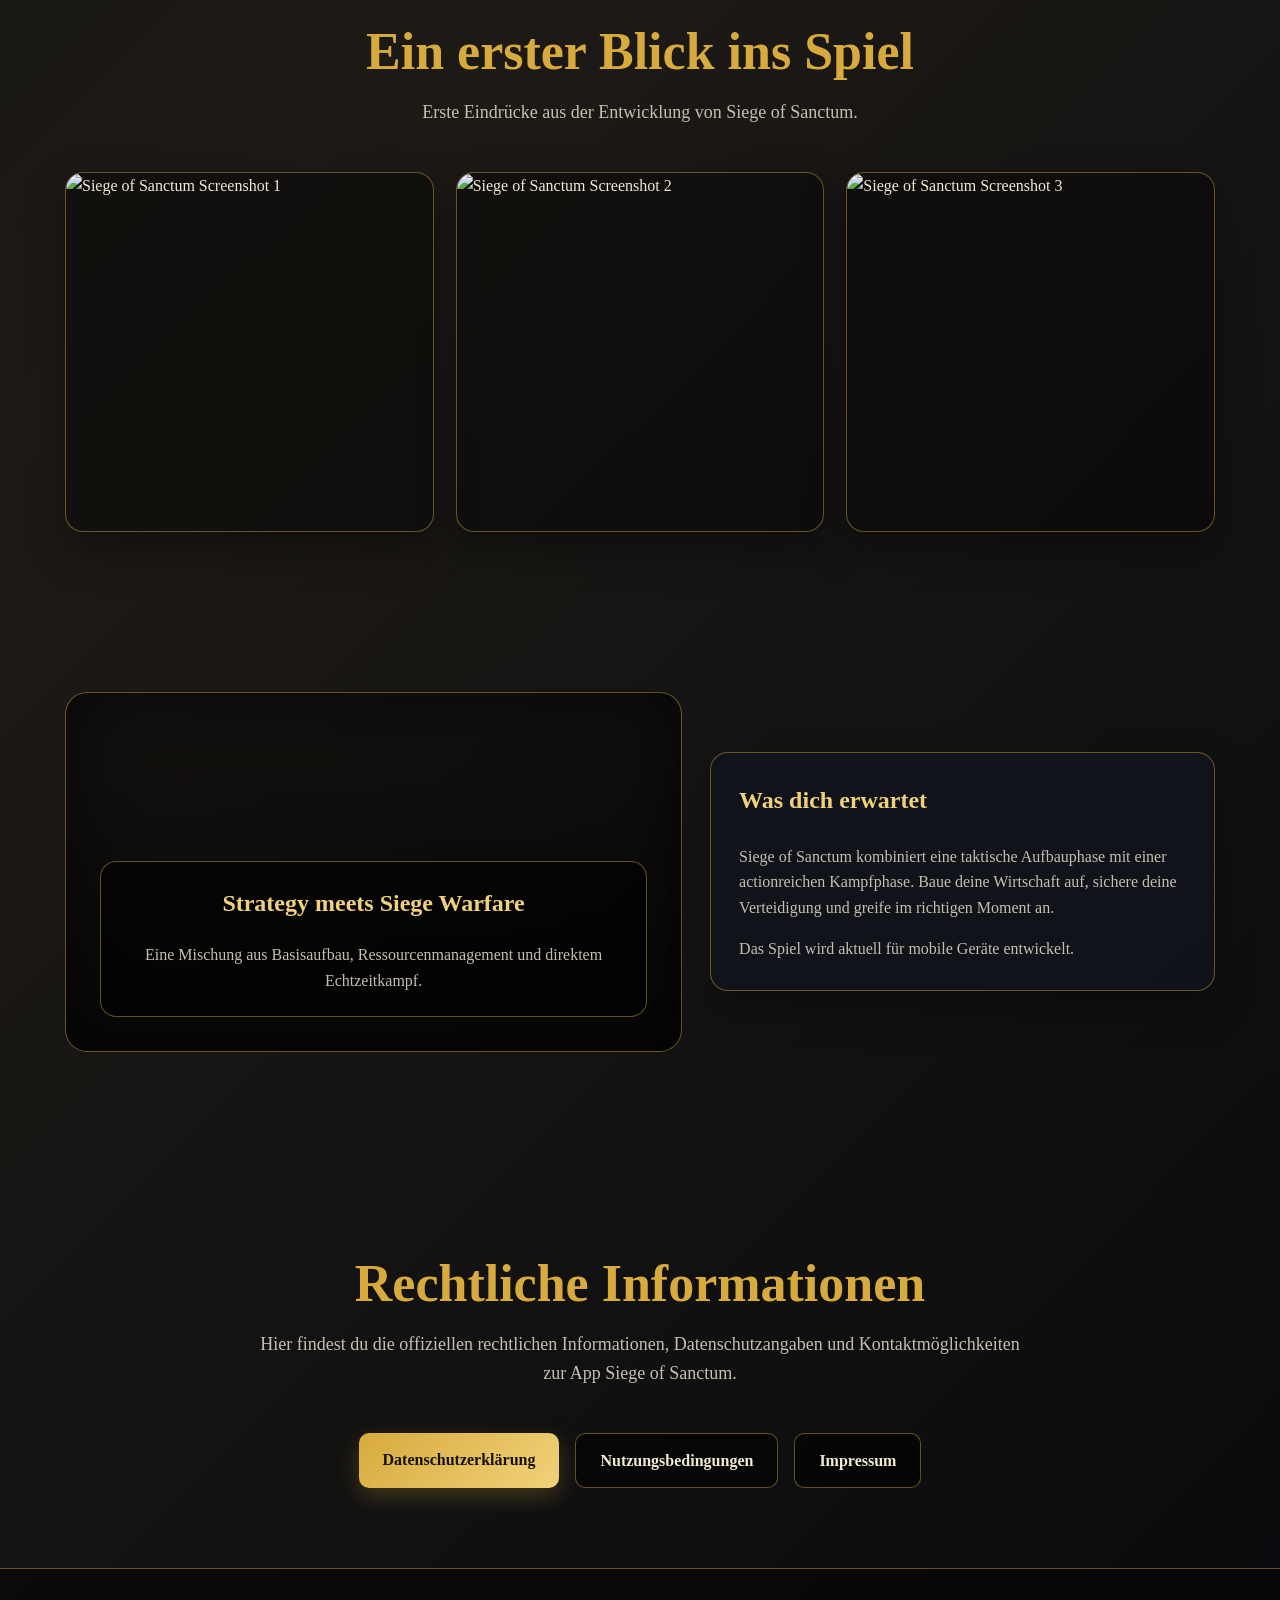
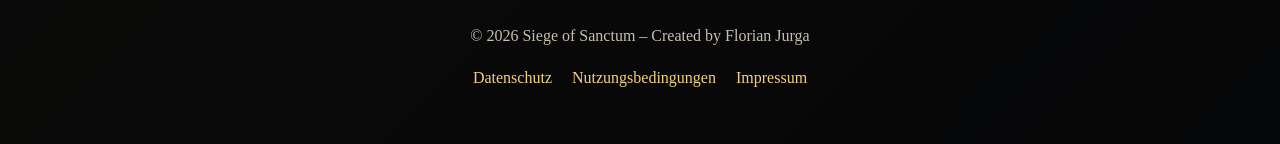
==== commit 11cf6303: "Update index.html" ====
--- a/index.html
+++ b/index.html
@@ -42,16 +42,15 @@
 
         .hero {
             min-height: 95vh;
-            display: flex;
-            align-items: flex-end;
-            justify-content: center;
+            height: 95vh;
+            display: block;
             text-align: center;
-            padding: 40px 20px 90px;
+            padding: 0;
             position: relative;
             overflow: hidden;
             border-bottom: 2px solid var(--border);
             background-image:
-                linear-gradient(rgba(0, 0, 0, 0.18), rgba(0, 0, 0, 0.88)),
+                linear-gradient(rgba(0, 0, 0, 0.10), rgba(0, 0, 0, 0.88)),
                 url("assets/hero.jpg");
             background-size: cover;
             background-position: center top;
@@ -70,19 +69,24 @@
                     transparent 80px
                 );
             pointer-events: none;
+            z-index: 0;
         }
 
         .hero-content {
-            position: relative;
+            position: absolute;
+            left: 50%;
+            bottom: 35px;
+            transform: translateX(-50%);
+            width: 100%;
             max-width: 1000px;
             z-index: 1;
-            margin-top: 800px;
+            padding: 0 20px;
         }
 
         .game-logo {
-            width: min(240px, 62vw);
+            width: min(230px, 58vw);
             height: auto;
-            margin-bottom: 18px;
+            margin-bottom: 12px;
             filter: drop-shadow(0 14px 26px rgba(0,0,0,0.85));
         }
 
@@ -95,33 +99,33 @@
             letter-spacing: 2px;
             text-transform: uppercase;
             font-size: 13px;
-            margin-bottom: 18px;
-            background: rgba(0, 0, 0, 0.55);
+            margin-bottom: 14px;
+            background: rgba(0, 0, 0, 0.60);
         }
 
         h1 {
             margin: 0;
-            font-size: clamp(46px, 8vw, 96px);
+            font-size: clamp(44px, 7vw, 86px);
             line-height: 1;
             color: var(--gold);
-            text-shadow: 0 8px 20px rgba(0,0,0,0.9);
+            text-shadow: 0 8px 20px rgba(0,0,0,0.95);
             letter-spacing: 1px;
         }
 
         .subtitle {
-            margin: 24px auto 0;
+            margin: 20px auto 0;
             max-width: 760px;
             font-size: clamp(18px, 2.5vw, 26px);
             color: var(--text-main);
-            text-shadow: 0 4px 14px rgba(0,0,0,0.9);
+            text-shadow: 0 4px 14px rgba(0,0,0,0.95);
         }
 
         .hero-text {
-            margin: 18px auto 0;
-            max-width: 760px;
+            margin: 14px auto 0;
+            max-width: 780px;
             color: var(--text-main);
             font-size: 18px;
-            text-shadow: 0 4px 14px rgba(0,0,0,0.9);
+            text-shadow: 0 4px 14px rgba(0,0,0,0.95);
         }
 
         .hero-buttons {
@@ -129,7 +133,7 @@
             flex-wrap: wrap;
             justify-content: center;
             gap: 16px;
-            margin-top: 36px;
+            margin-top: 28px;
         }
 
         .btn {
@@ -154,7 +158,7 @@
 
         .btn-secondary {
             border: 1px solid var(--border);
-            background: rgba(0,0,0,0.55);
+            background: rgba(0,0,0,0.60);
             color: var(--text-main);
         }
 
@@ -164,10 +168,10 @@
 
         .status {
             display: inline-block;
-            margin-top: 18px;
+            margin-top: 16px;
             padding: 10px 16px;
             border-radius: 999px;
-            background: rgba(123, 36, 28, 0.65);
+            background: rgba(123, 36, 28, 0.70);
             border: 1px solid rgba(241, 210, 122, 0.35);
             color: var(--gold-light);
             font-weight: bold;
@@ -320,13 +324,41 @@
             }
 
             .hero {
-                min-height: auto;
-                padding: 90px 20px 70px;
+                height: 100vh;
+                min-height: 100vh;
                 background-position: center top;
             }
 
             .hero-content {
-                margin-top: 180px;
+                bottom: 28px;
+                padding: 0 16px;
+            }
+
+            .game-logo {
+                width: min(190px, 60vw);
+                margin-bottom: 10px;
+            }
+
+            h1 {
+                font-size: clamp(40px, 11vw, 64px);
+            }
+
+            .subtitle {
+                margin-top: 14px;
+                font-size: 18px;
+            }
+
+            .hero-text {
+                font-size: 16px;
+            }
+
+            .hero-buttons {
+                gap: 10px;
+                margin-top: 20px;
+            }
+
+            .btn {
+                padding: 12px 18px;
             }
 
             .screenshots img {
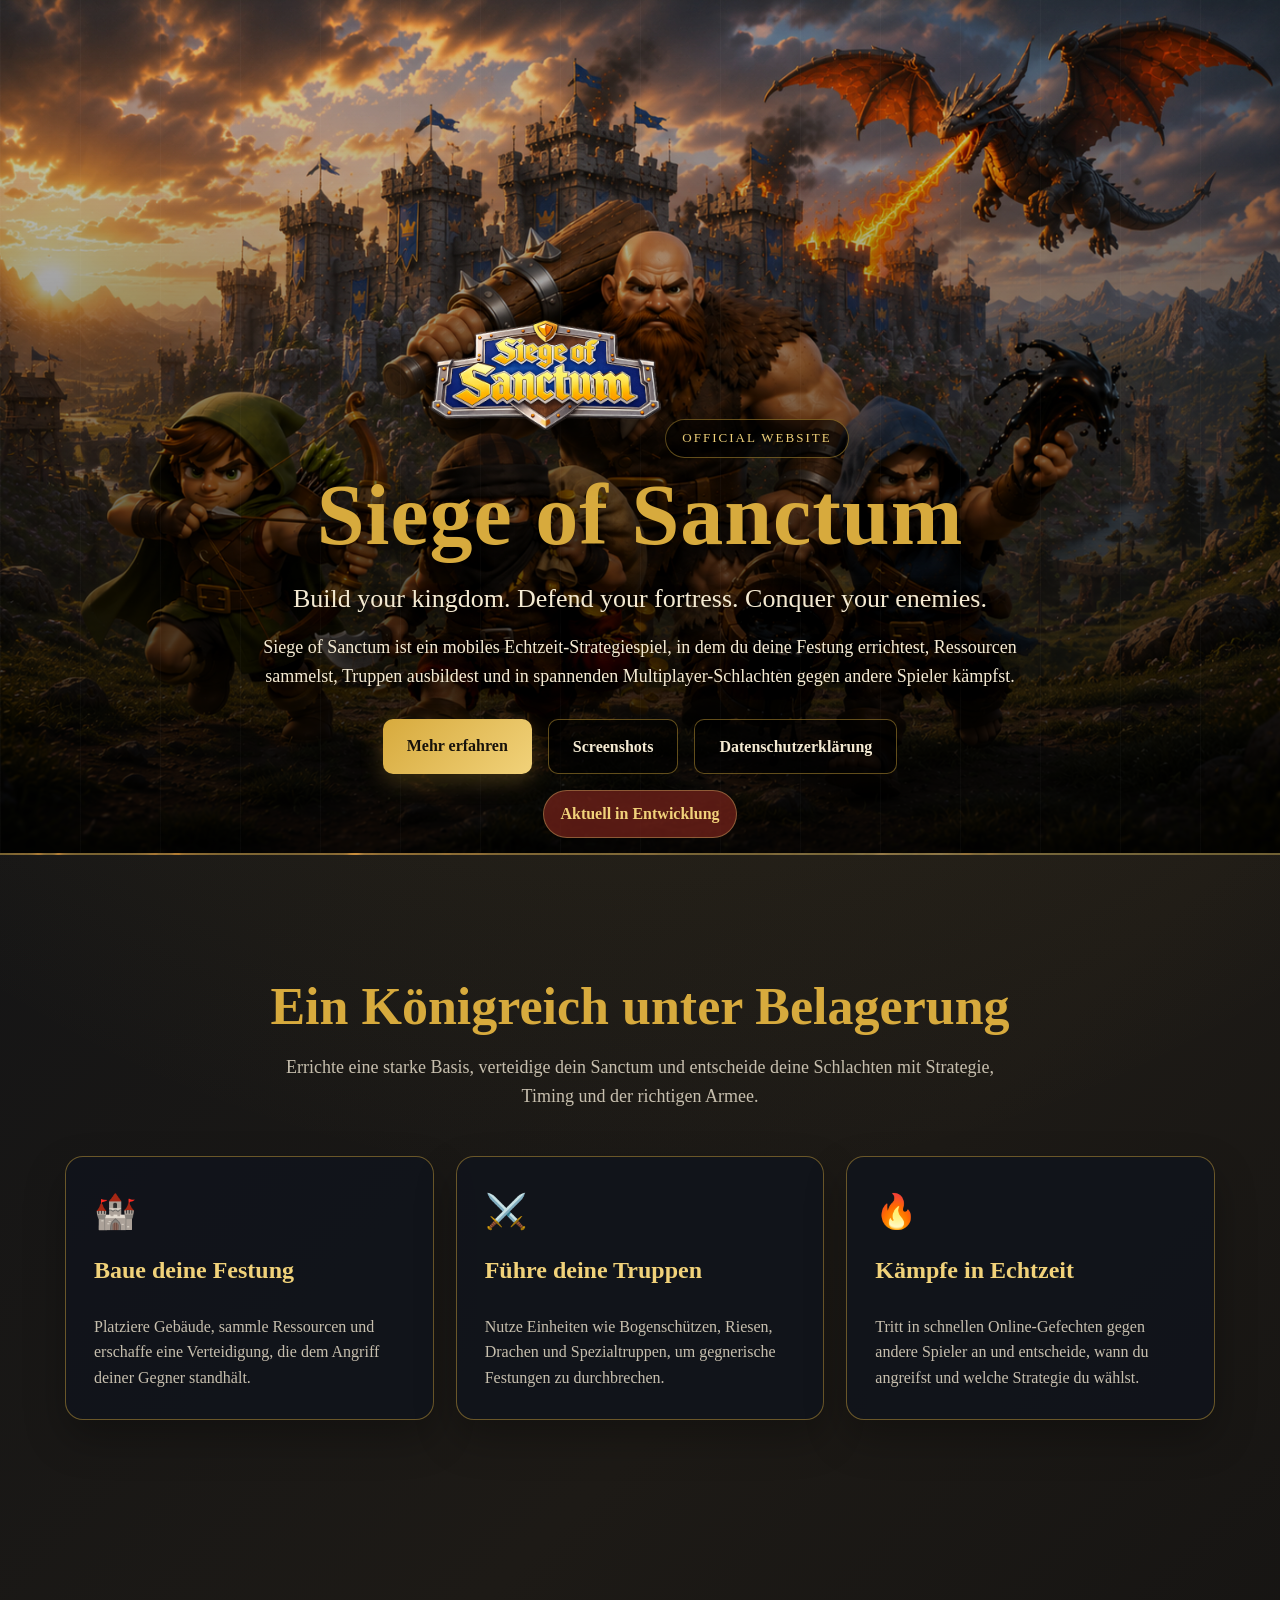
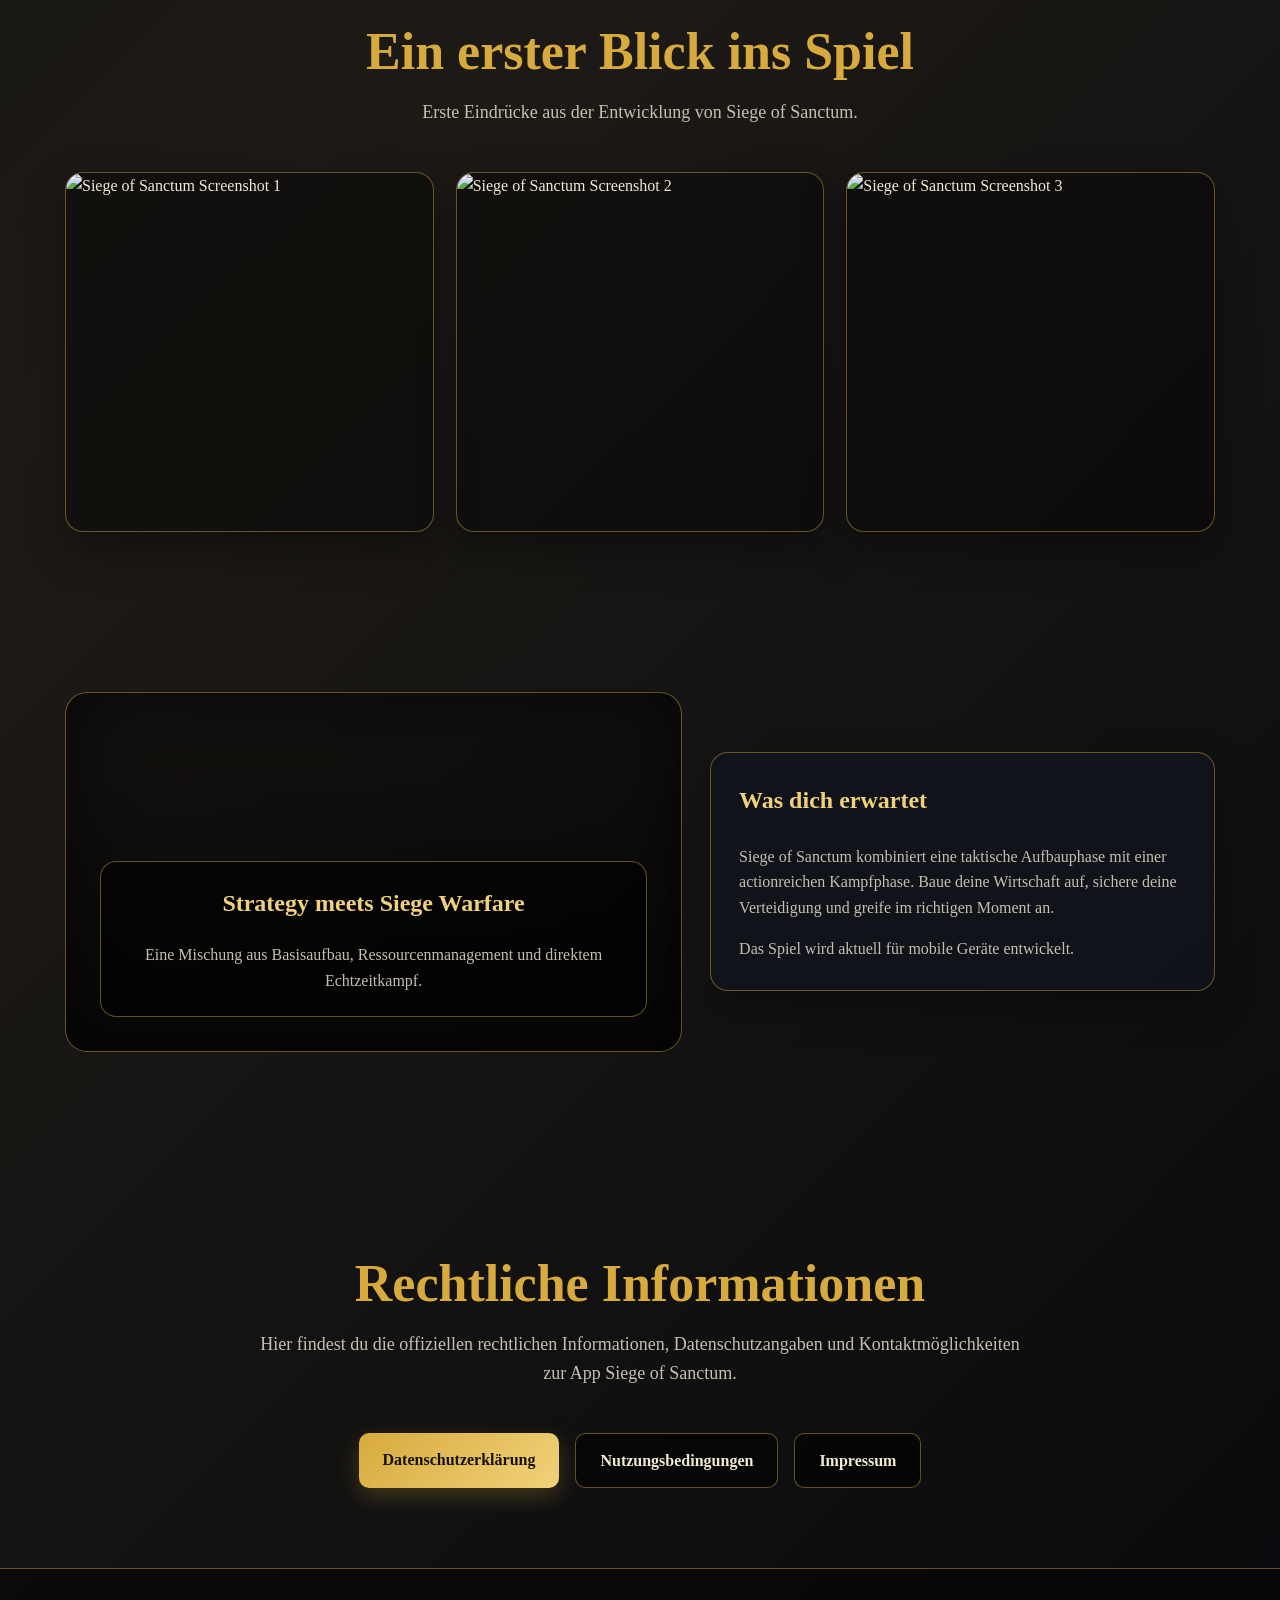
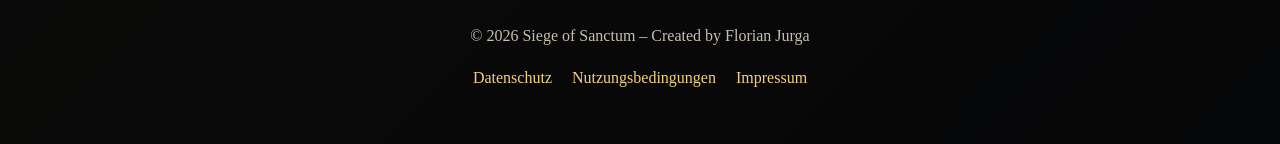
==== commit 4017f664: "Update index.html" ====
--- a/index.html
+++ b/index.html
@@ -75,7 +75,7 @@
         .hero-content {
             position: absolute;
             left: 50%;
-            bottom: 35px;
+            bottom: 15px;
             transform: translateX(-50%);
             width: 100%;
             max-width: 1000px;
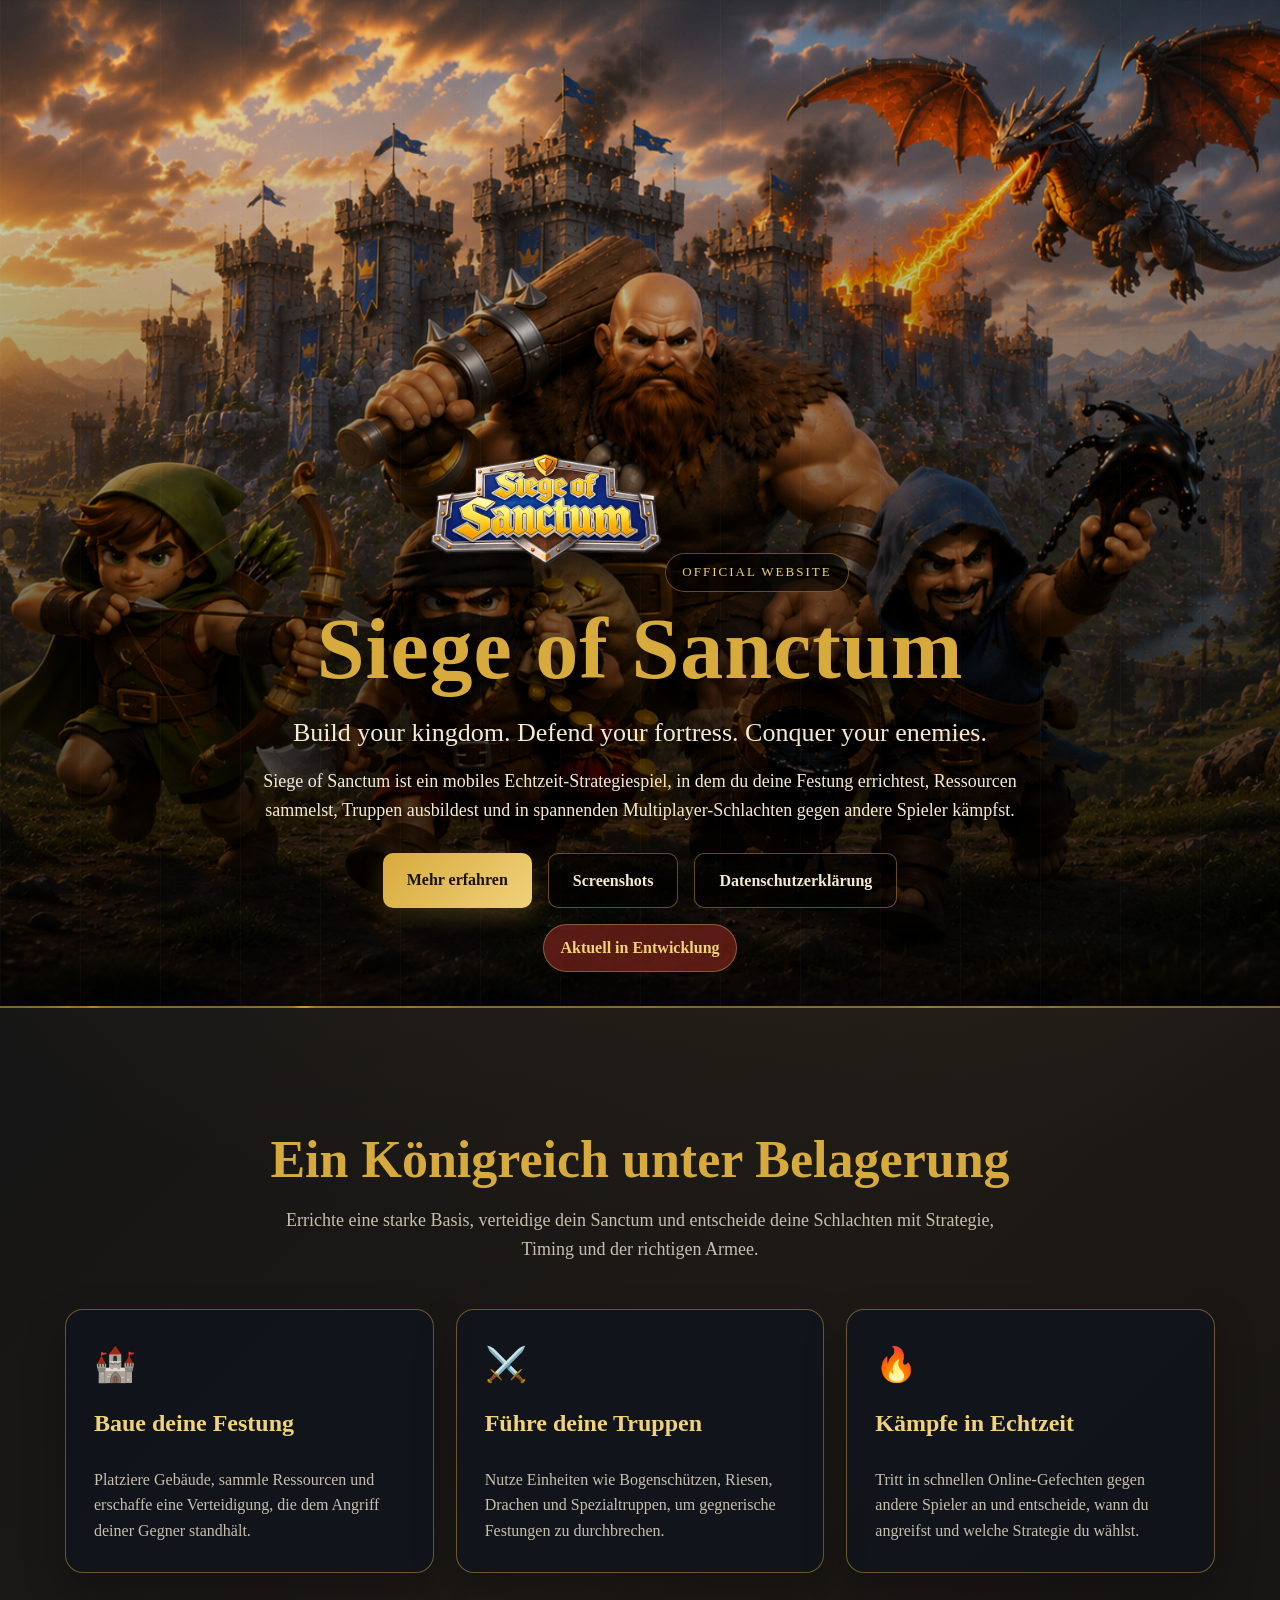
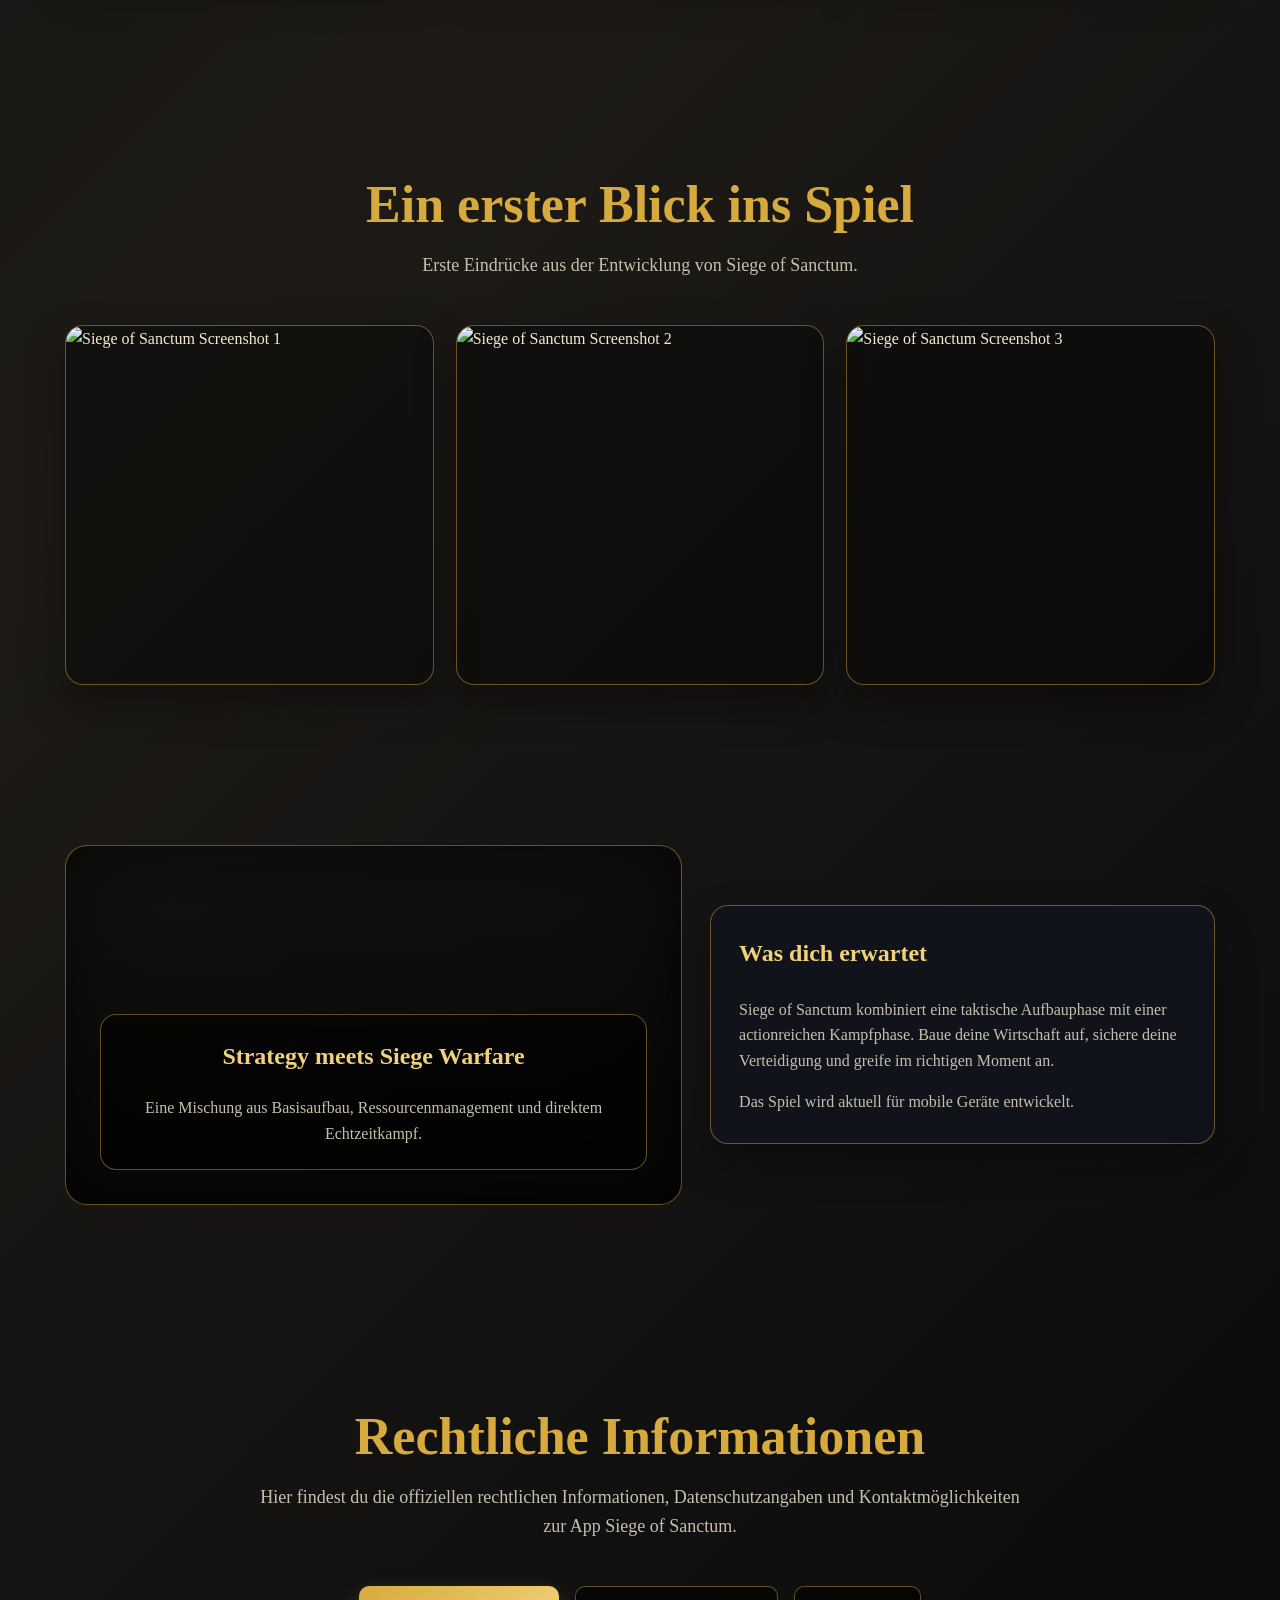
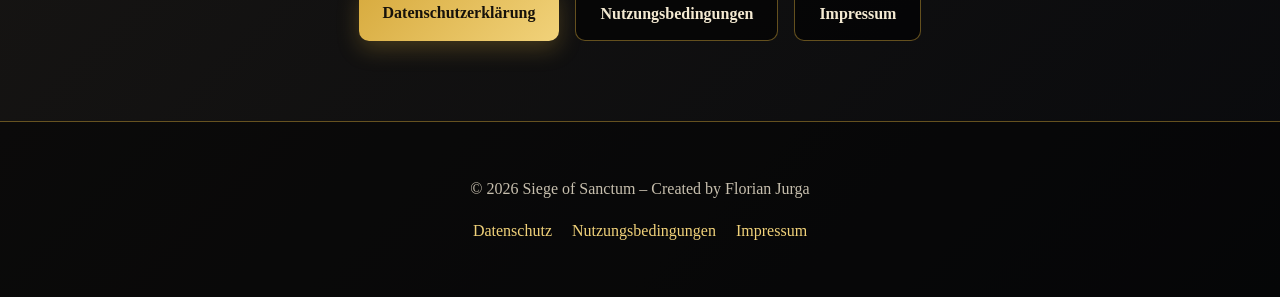
==== commit a9488db8: "Update index.html" ====
--- a/index.html
+++ b/index.html
@@ -41,8 +41,8 @@
         }
 
         .hero {
-            min-height: 95vh;
-            height: 95vh;
+            min-height: 112vh;
+            height: 112vh;
             display: block;
             text-align: center;
             padding: 0;
@@ -50,7 +50,7 @@
             overflow: hidden;
             border-bottom: 2px solid var(--border);
             background-image:
-                linear-gradient(rgba(0, 0, 0, 0.10), rgba(0, 0, 0, 0.88)),
+                linear-gradient(rgba(0, 0, 0, 0.04), rgba(0, 0, 0, 0.86)),
                 url("assets/hero.jpg");
             background-size: cover;
             background-position: center top;
@@ -75,10 +75,10 @@
         .hero-content {
             position: absolute;
             left: 50%;
-            bottom: 15px;
+            bottom: 34px;
             transform: translateX(-50%);
             width: 100%;
-            max-width: 1000px;
+            max-width: 1050px;
             z-index: 1;
             padding: 0 20px;
         }
@@ -324,8 +324,8 @@
             }
 
             .hero {
-                height: 100vh;
-                min-height: 100vh;
+                height: 118vh;
+                min-height: 118vh;
                 background-position: center top;
             }
 
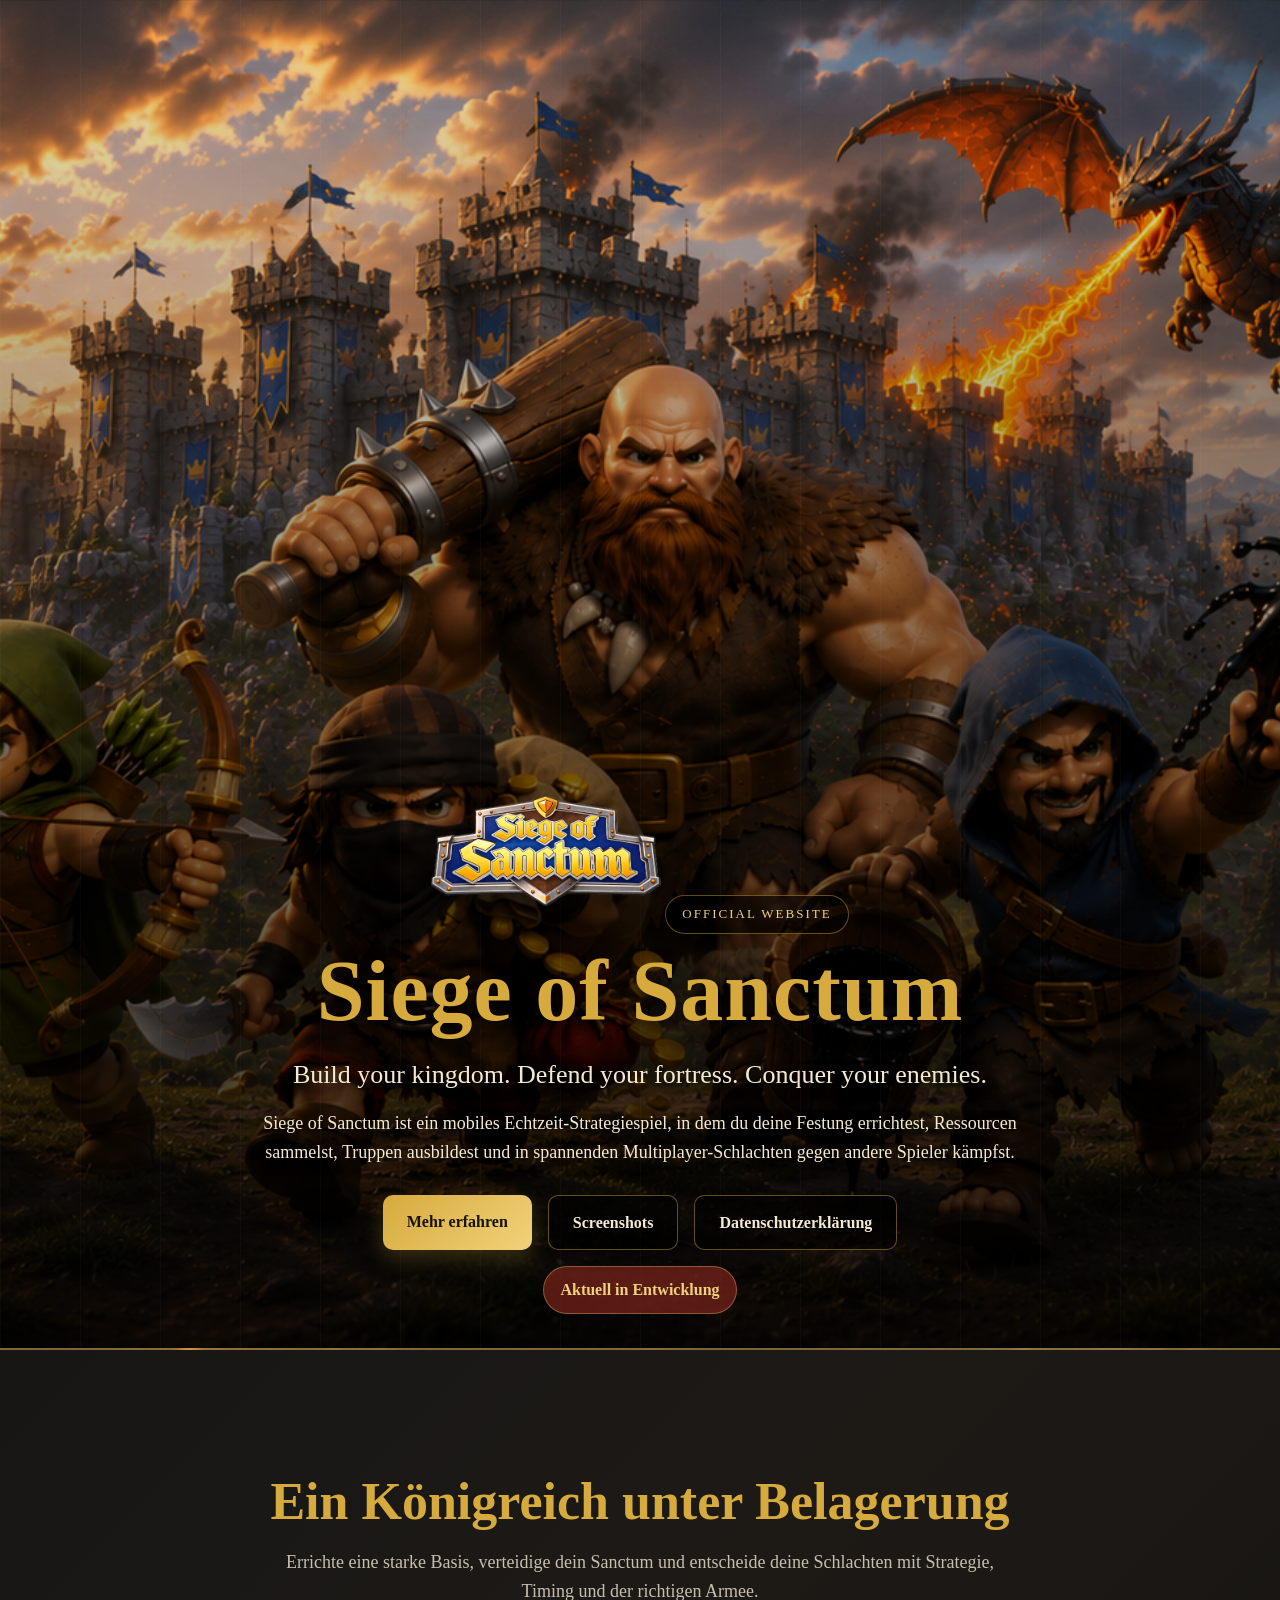
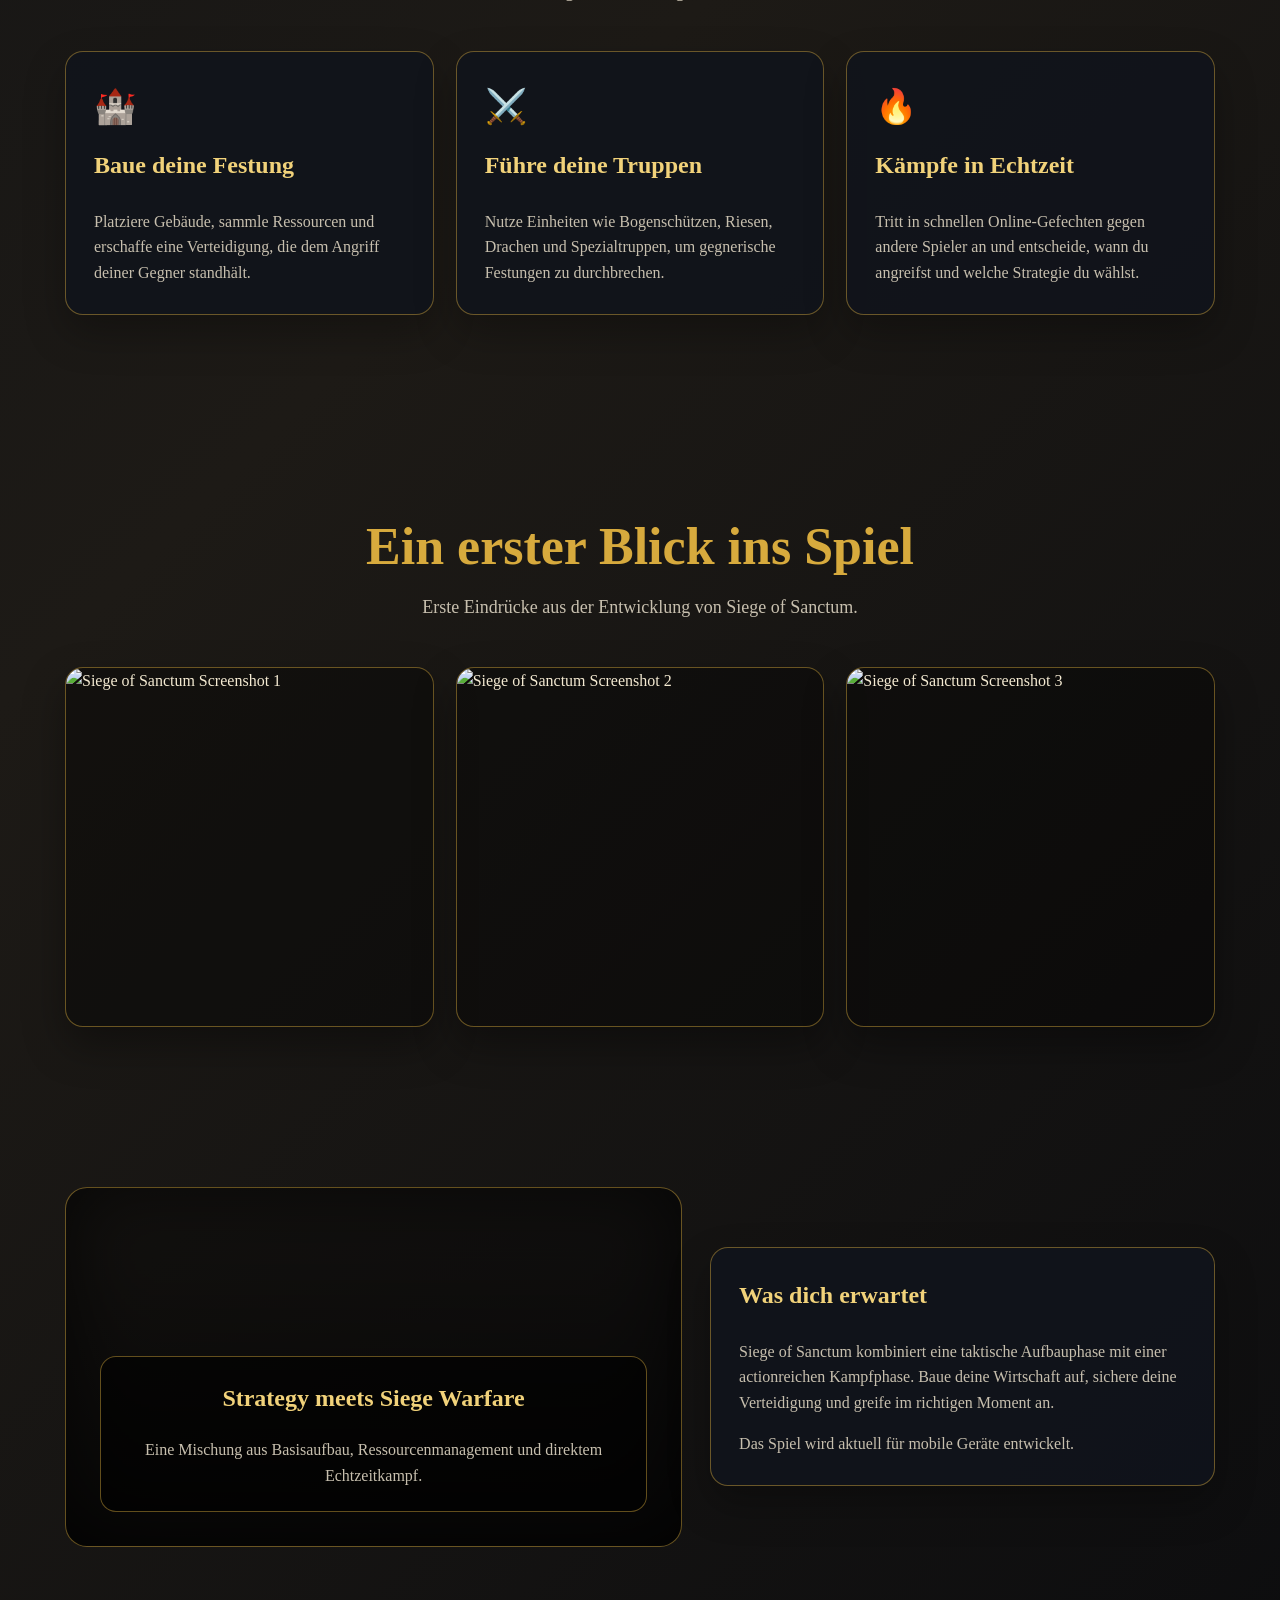
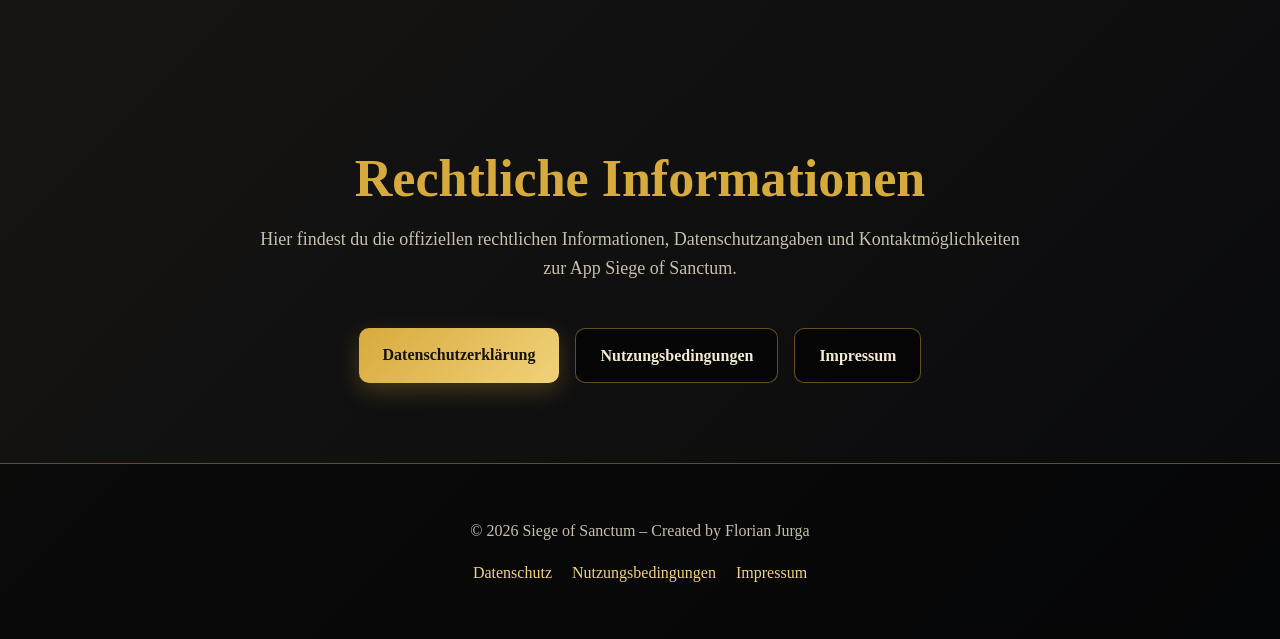
==== commit 108c737a: "Update index.html" ====
--- a/index.html
+++ b/index.html
@@ -41,8 +41,8 @@
         }
 
         .hero {
-            min-height: 112vh;
-            height: 112vh;
+            min-height: 150vh;
+            height: 150vh;
             display: block;
             text-align: center;
             padding: 0;
